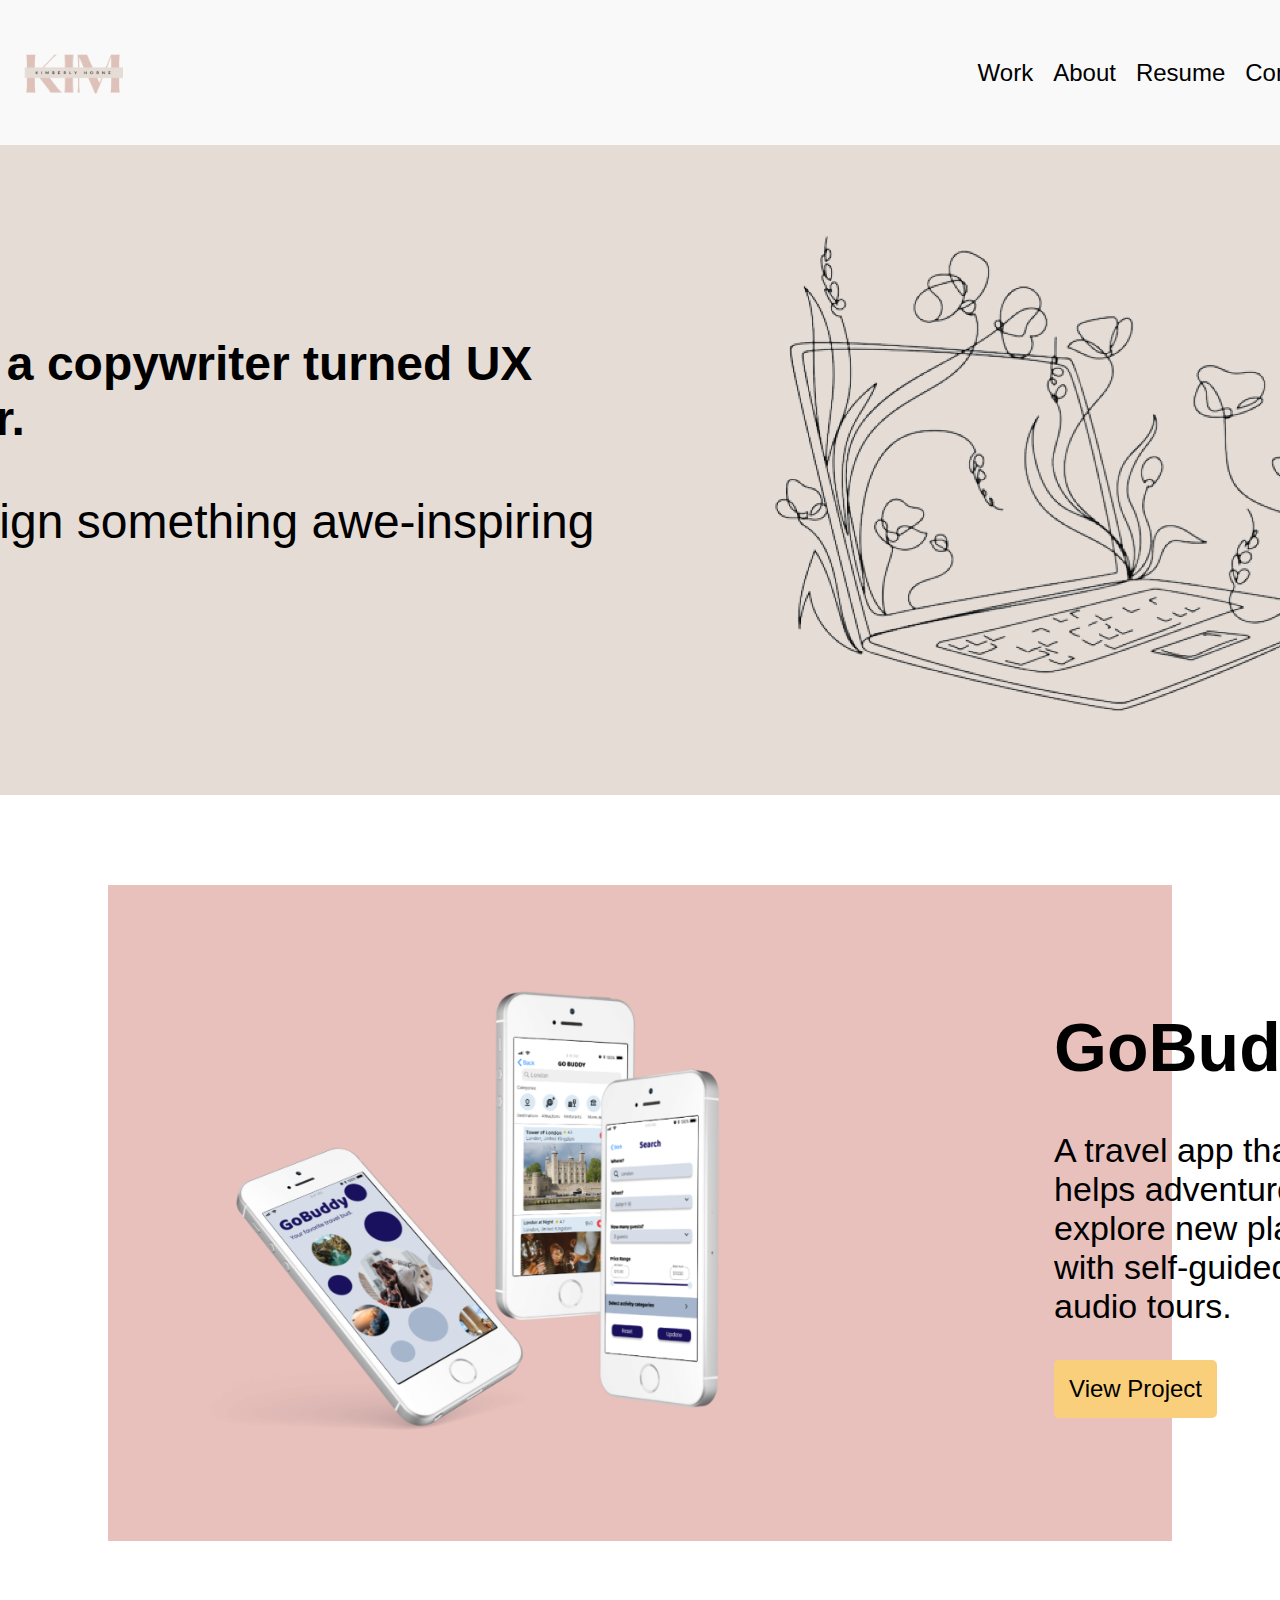
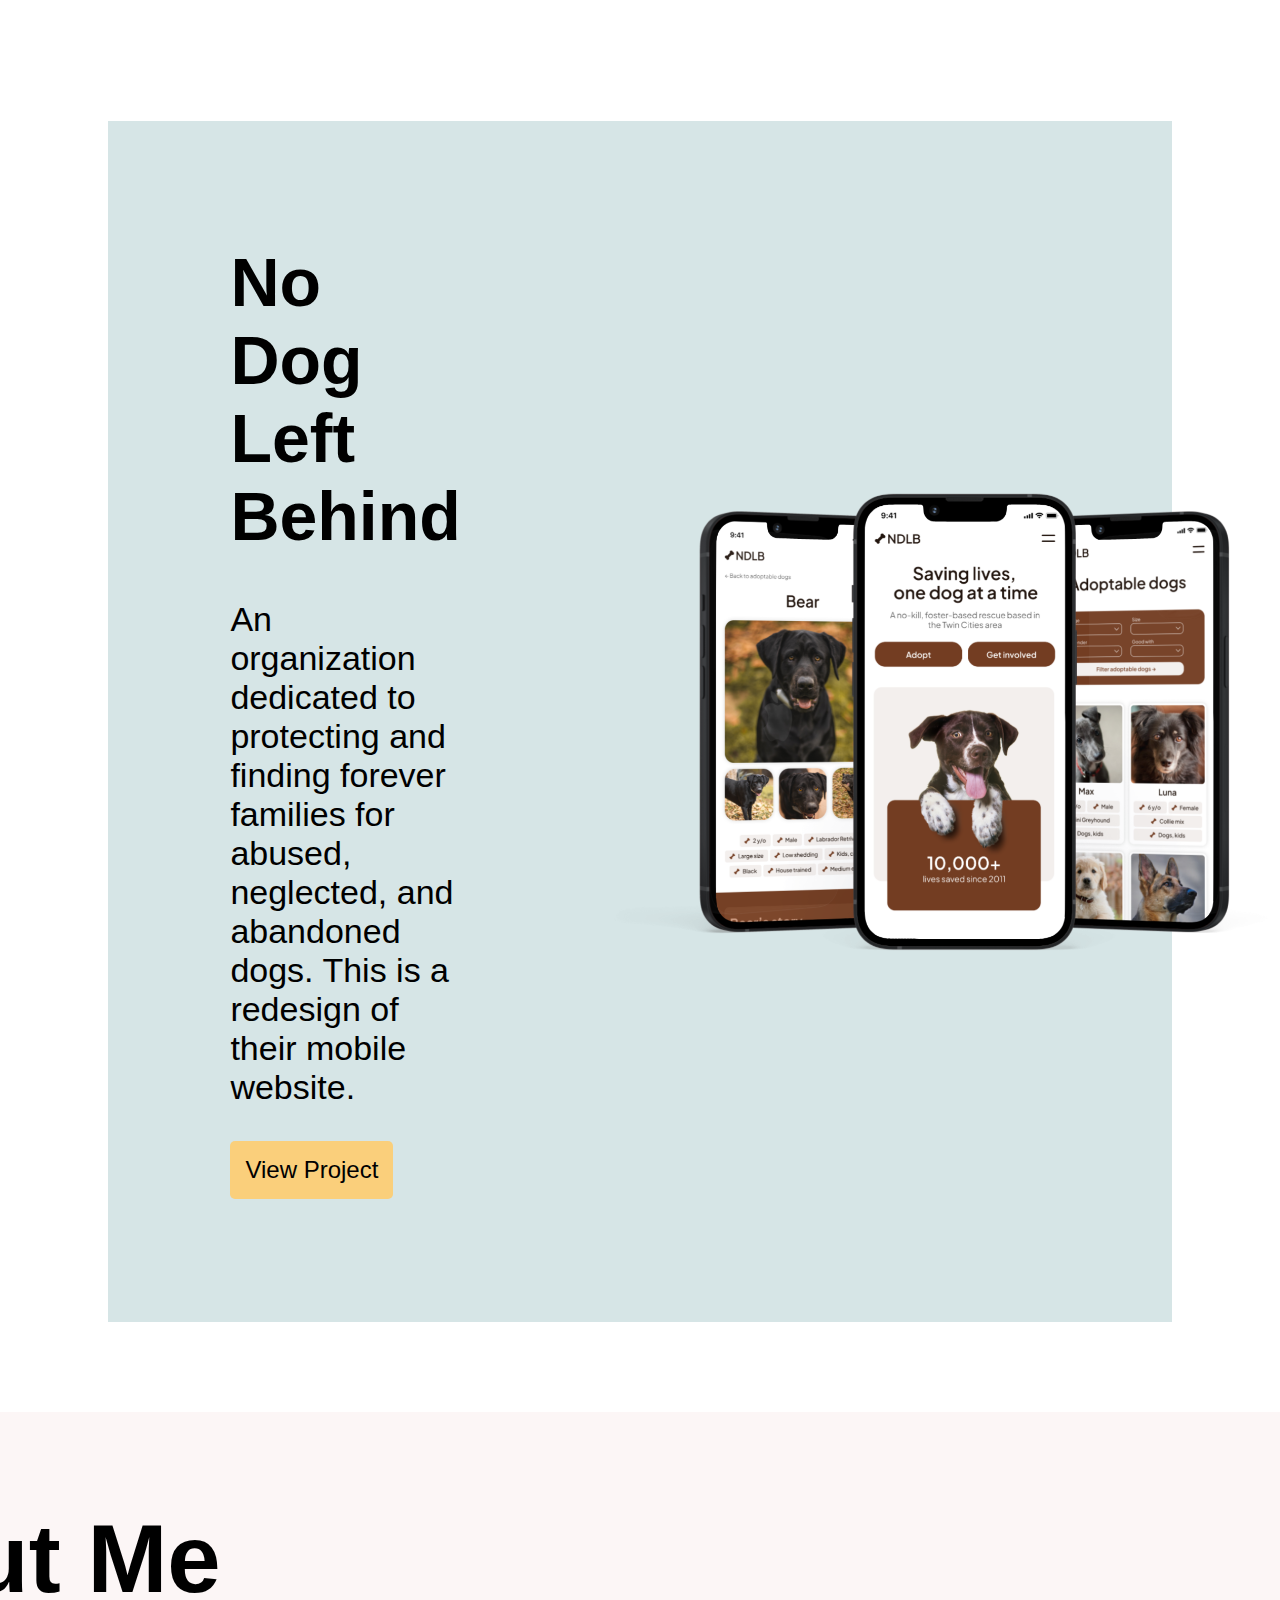
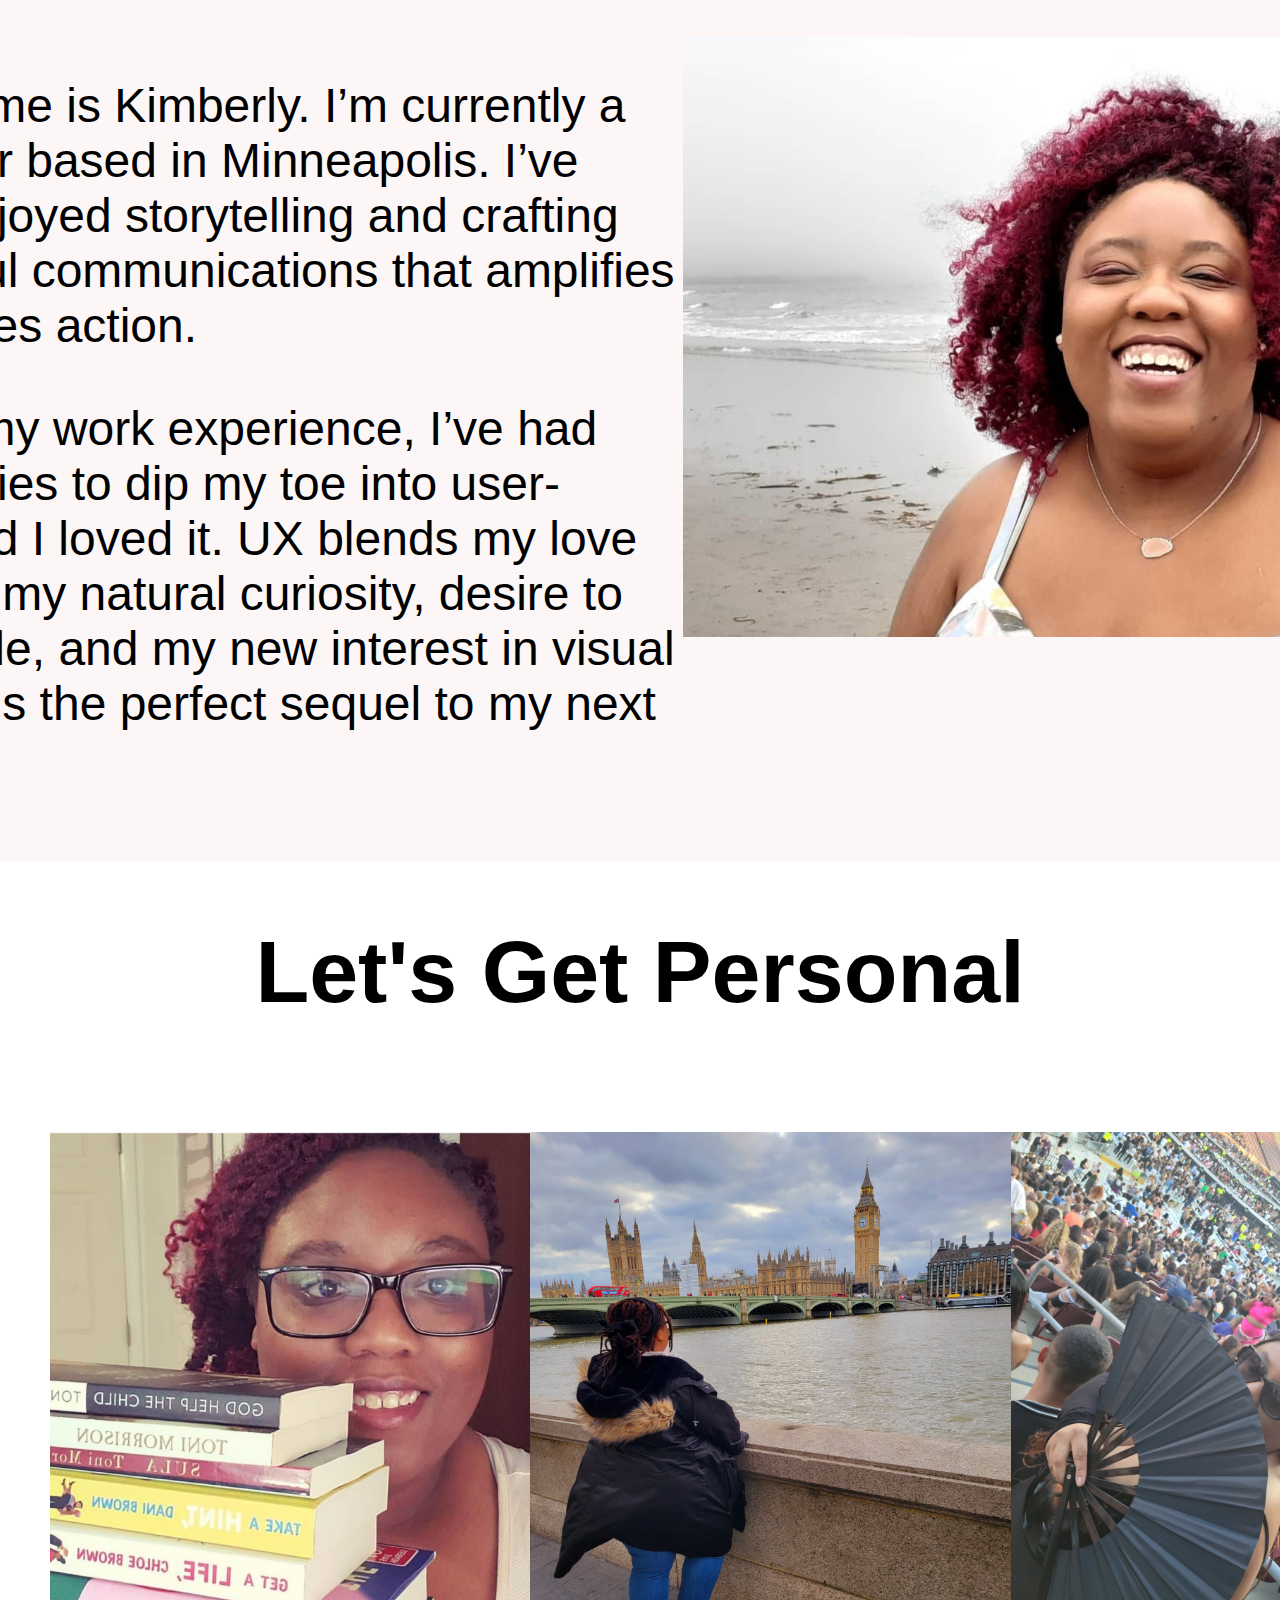
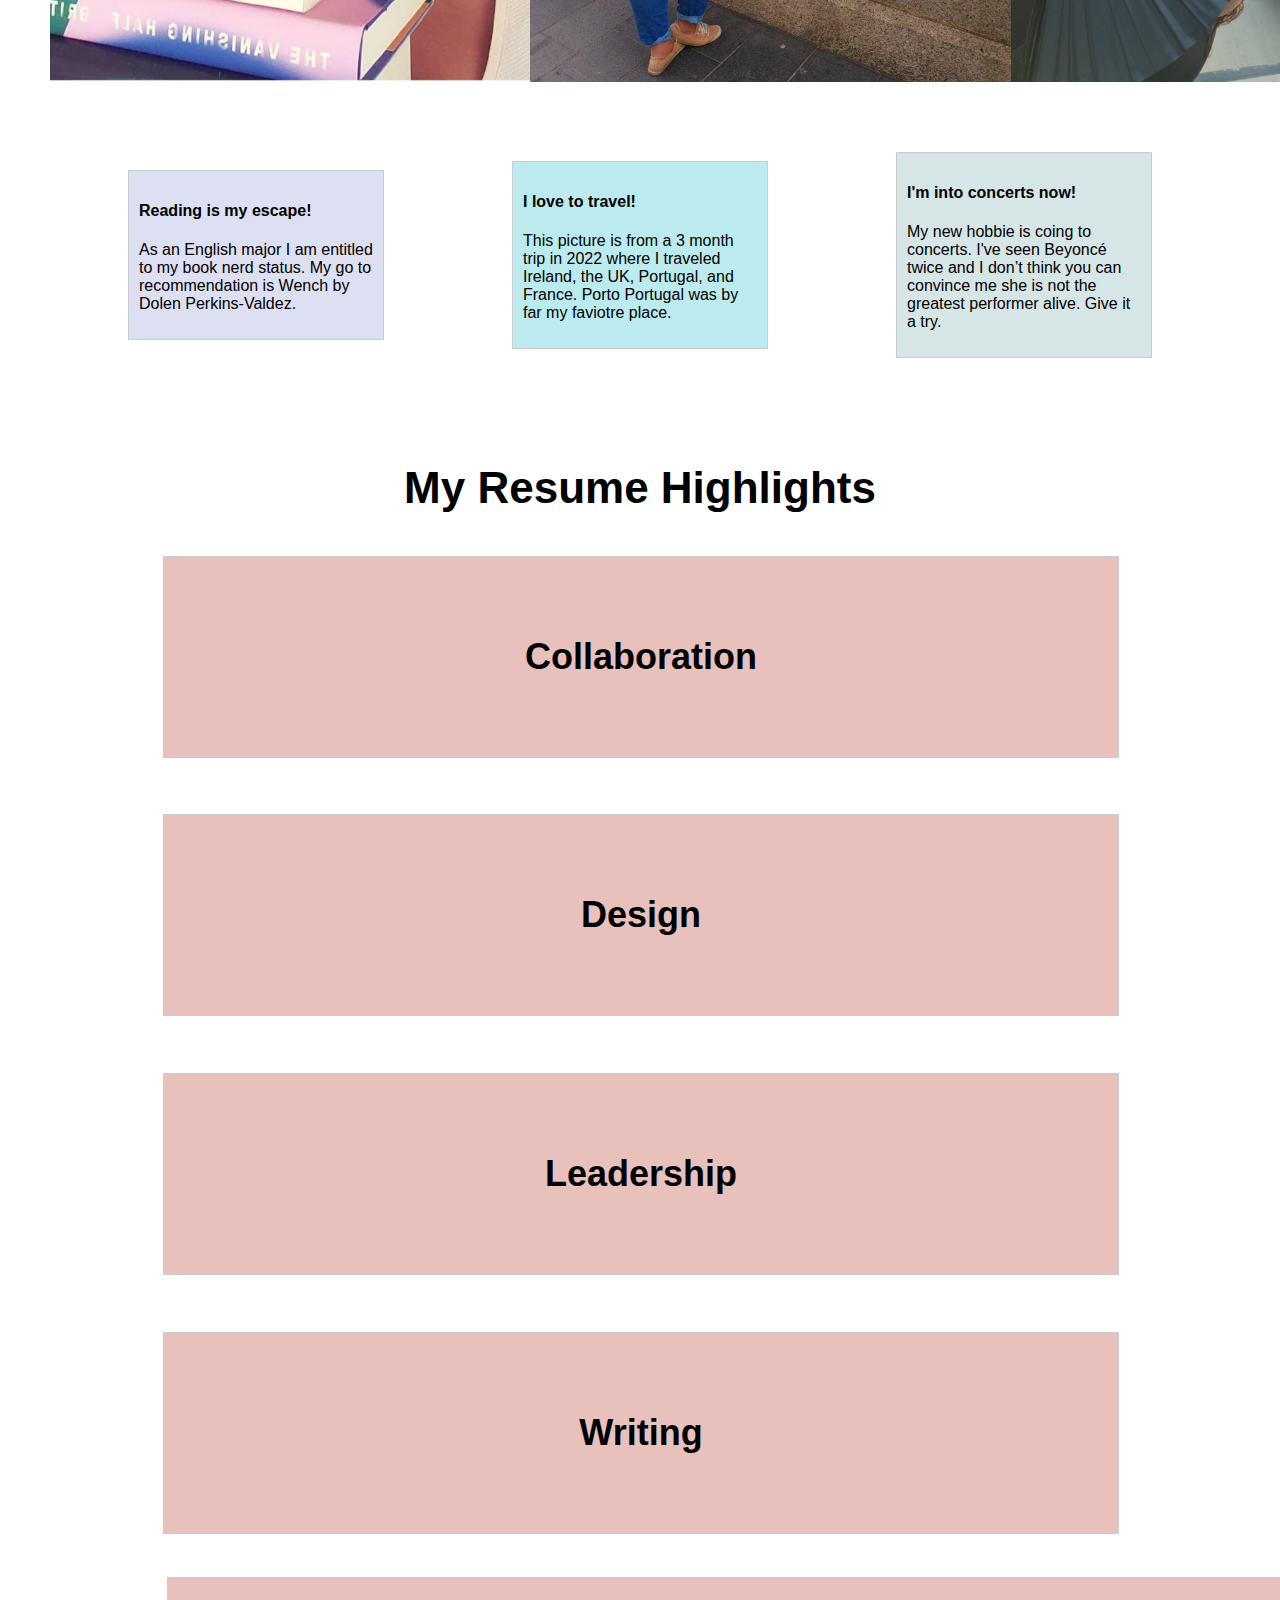
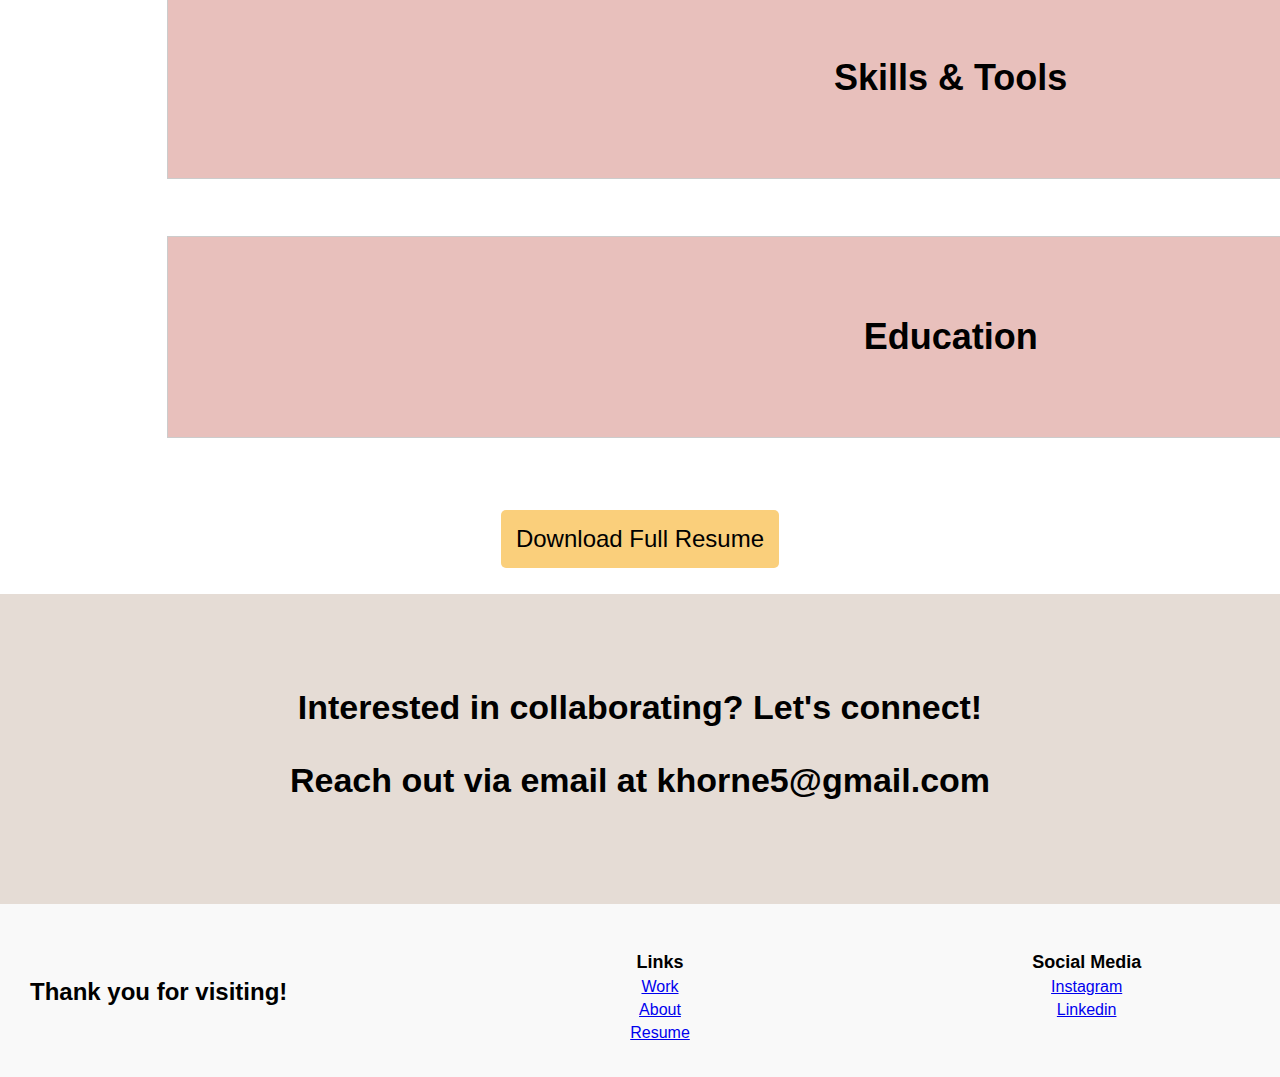
==== index.html @ ec962eb2 "8/14/23 1:40am" ====
<!DOCTYPE html>
<html>
<head>
    <title>Kimberly's Portfolio</title>
    <link rel="stylesheet" href="CSS/style.css">
</head>

<body>
    <header>
        <div class="inline-block logo">
            <img src="images/logo.png">
        </div>
        <nav class="inline-block">
            <ul>
                <li class="inline-block nav-work">Work</li>
                <li class="inline-block nav-about">About</li>
                <li class="inline-block nav-resume">Resume</li>
                <li class="inline-block nav-contact">Contact</li>
            </ul>
        </nav>
    </header>
    

    <section class="heroImg"> 
        <div class="contentcontainer">
            
            <div class="content">
                <p> <strong> I'm Kim, a copywriter turned UX Designer.</strong></p>
                <p> Let's design something awe-inspiring together.</p>  
            </div>
        </div>

        <img src="images/laptophome.png" style="height: 600px;">

    </section>

    <section class="mywork1" id="work" class="mywork1">
        <div class="work-container pink-background">
            <div class="work-image">
                <img src="images/GoBuddymockhome.png" style="height: 600px;">
            </div>
            <div class="work-text">
                <h1>GoBuddy</h1>
                <p>A travel app that helps adventurers explore new places with self-guided audio tours.</p>
                <button class="button">View Project</button>
            </div>
           
        </div>
    </section>

    <section class="mywork2">
        <div class="work-container blue-background">
            <div class="work-text">
                <h1>No Dog Left Behind</h1>
                <p>An organization dedicated to protecting and finding forever families for abused, neglected, and abandoned dogs. This is a redesign of their mobile website.</p>
                <button class="button">View Project</button>
            </div>
            <div class="work-image">
                <img src="images/NDLBmockhome.png" style="height: 600px;">

            </div>
        </div>
    </section>
 
   
    <section class="aboutoverview" id="about" class="aboutoverview" > 
        <div class="contentabout">
            
            <div class="content">
                <h1> About Me</h1>
                <p> Hi. My name is Kimberly. I’m currently a  Copywriter  based in Minneapolis. I’ve always enjoyed storytelling and crafting meaningful communications that  amplifies and inspires action. </p>
           <p> Through my work experience, I’ve had opportunities to dip my toe into user-design and I loved it.  UX blends my love of writing, my natural curiosity,  desire to help people, and my new interest in visual design. It is the perfect sequel to my next chapter.</p>
                      
            </div>
        </div>

        <img src="images/beach.jpg" style="height: 600px;">

    </section>
   
    <section class="letsgetpersonal">
         <h1> Let's Get Personal</h1>
    </section>
<section>
    <div class="photo-container">
    <img src="images/reading.png" style="height: 550px;">
    <img src="images/travel.png" style="height: 550px;">
    <img src="images/concert.png" style="height: 550px;">
  </div>
</section>

<section> 
<div class="text-container">
    <div class="text-box1"> <h4>Reading is my escape! </h4> <p> As an English major I am entitled to my book nerd status.  My go to recommendation is Wench by Dolen Perkins-Valdez.</p> </div>
    <div class="text-box2"> <h4> I love to travel! </h4> <p> This picture is from a 3 month trip in 2022 where I traveled Ireland, the UK, Portugal, and France. Porto Portugal was by far my faviotre place.</p> </div>
    <div class="text-box3"> <h4> I'm into concerts now! </h4> <p>My new hobbie is coing to concerts.  I've seen Beyoncé twice and I don’t think you can convince me she is not the greatest performer alive.  Give it a try. </p></div>
  </div>

</section>

    <section class="resumecenterpage" id="resume" class="resumecenterpage"> <h1 class= "resumehighlighttext">
         My Resume Highlights</h1> </section>
        
        <section> 
         <div class="resume-section">
            <div class="resume-container">
              <div class="resume-item">
                <div class="overlay">
                  <p><strong>Cross-Functional Integration:</strong>
                    Spearheaded collaboration with teams to implement processes, leading stakeholder communication calls and ensuring seamless integration – a crucial skill for working harmoniously with multidisciplinary teams in UX/UI design projects.
                </p>
                  <p><strong>Effective Project Management: </strong> Orchestrated end-to-end execution of content creation projects, including knowledge management, newsletters,  and communication initiatives.
                </p>
                </div> <h2> Collaboration </h2></div>
            </div>

            <div class="resume-container">
              <div class="resume-item">
                <div class="overlay">
                  <p><strong> User-Centered Design:  </strong> 
                    Developed intuitive and user-centric interfaces by conducting user research, creating user personas, and employing journey mapping to ensure seamless and engaging user experiences.
                </p>
                  <p><strong> Usability Testing:</strong>
                    Conducted usability tests to gather valuable user feedback and iteratively refine designs, utilizing tools like User Testing to validate design choices and enhance user satisfaction.
                  </p>
                </div>
            <h2> Design</h2>
              </div>
            </div>


            <div class="resume-container">
              <div class="resume-item">
                <div class="overlay">
                  <p> <strong>User- Centric Leadership:</strong> Lead teams of 25+ frontline agents and developed personalized coaching plans, showcasing a case strong understanding of individual needs and a tailor experience
                </p>
                  <p>
                <strong>Creative Problem solving:</strong> Thrived in a dynamic environment where adapting to challenges was essential, highlighting your flexibility and agility – attributes crucial for brainstorming innovative design solutions.
                  </p>
                </div>
            <h2>Leadership</h2>
              </div>
            </div>


            <div class="resume-container resume">
                <div class="resume-item">
                  <div class="overlay">
                  <p> <strong>Effective Communication:</strong> Managed internal and external communication strategies, demonstrating an aptitude for conveying complex information clearly – a key competency in UX/UI design for presenting designs and rationale to stakeholders.
                  </p>
                  <p><strong>Created engaging content:</strong>Collaborated with cross-functional teams, and maintained consistency, reflecting a deep understanding of content strategy that is essential in guiding user journeys and interactions.
                    </p>
                </div>
                <div><h2>Writing</h2>
              </div>
            </div>  
              
        
            <div class="resume-container2">
                <div class="resume-item">
                  <div class="overlay">
                    <p> <strong> Tools:</strong> Figma, Invasion, Miro, GitHub, Bootstrap, Slack, Box, Microsoft Office (Outlook, Word, Excel, Teams, OneDrive, Powerpoint, Publisher, Sharepoint), Web Content Management System , and Google (Slides, forms, Docs, Sheets, Drive).</p>
                    <p> <strong> Skills:</strong> User interviews,  user testing, wire-framing, prototyping,  story-boarding, agile, project management, interaction design, research, visual communication, information architecture, uer flows,  website and mobile design.
                    </p>
                  </div>
                <h2>Skills & Tools</h2>
                </div>
              </div>
            
            <div class="resume-container2">
                <div class="resume-item">
                  <div class="overlay">
                 <p> <strong>University of Minnesota:</strong>UX/ UI Design Certification </p>
                    <p><strong>Kent State University:</strong> Bachelors of the Arts in  English and a minor in writing.
                        </p>
                </div>
                <div><h2>Education</h2>
              </div>
            </div>  

        </section>

        <div class="button-container">
            <a href="images/Resumeportfolio.pdf" download="Resumeportfolio.pdf">
                <button class="button" id="downloadButton">Download Full Resume</button>
            </a>
        </div>
        

<section class="contact contact h1 contact p" >
    <div> <h1> Interested in collaborating? Let's connect!</h1> 
 <p><strong>Reach out via email at khorne5@gmail.com </strong>
</section>

        <footer>
            <div class="footer">
                <div class="footer-section social">
                    <h3>Social Media</h3>
                    <ul>
                        <li><a href="https://www.instagram.com/kimberlysbooklist/" > Instagram</a></li>
                        <li><a href="https://www.linkedin.com/in/kimberlyhorne/">  Linkedin </a></li>
                    </ul>
                    
                </div>
        
                <div class="footer-section links">
                    <h3>Links</h3>
                    <ul>
                        <li><a href="#work">Work</a></li>
                        <li><a href="#about">About</a></li>
                        <li><a href="#resume">Resume</a></li>
                    </ul>
                </div>
            
                <div class="footer-section thank-you">
                 <h2> <p>Thank you for visiting!</p></h2>
                </div>
            </div>
        </footer>  
    
  </body>                      
<script src="js/index.js"></script>
</html>
---- CSS/style.css ----
html {
    font-family: Arial, Helvetica, sans-serif
}

body {
    margin: 0;
    padding: 0;
    background-color:white;
}

.inline-block{
    display: inline-block;
    vertical-align: top;
}

/* Navigation style codes */

header {
    background-color: #f9f9f9;
    padding: 10px;
    display: flex;
    justify-content: space-between;
    align-items: center;
}

nav {
    width: 23%;
    padding: 1%;
    color: black;
    display: flex;
    justify-content: flex-end;
    font-size: 24px;
}

ul {
    margin: 0;
    list-style: none;
    padding: 0;
    display: flex;
    align-items: center;
}

li {
    margin: 0 10px;
}

.logo {
    width: 23%;
    padding: 1%;
    text-align: center;
    display: flex;
    align-items: center;
}

.logo img {
    max-height: 100px;
}

/*hero section code*/

.heroImg {
    height: 600px;
    padding: 25px;
    align-items: flex-start;
    background-color: #E5DCD5; 
    display: flex;
    justify-content: center;
    align-items: center;
}

.content {
    width: 900px;
    margin: 0 auto;
    font-size: 48px;
    text-align: left; 
}

/* Work sections */
.mywork1, /*impacts center alignment*/
.mywork2 {
   padding: 50px 0;
    display: flex;
    justify-content: center;
    align-items: center;
    text-align: center;
}

.work-container { /*impacts shape*/
    display: flex;
    width: 100%;
    padding: 20px;
    margin: 40px 0;
}

.work-container.pink-background { /*gobuddy design background*/
    background-color: #E8C0BC; 
    max-width: 80%;
    font-size: 34px;
}

.work-container.blue-background { /*NDLB design background*/
    background-color: #D6E5E6; 
    max-width: 80%;
  
}

.work-text {
    flex: 1;
    padding: 20px;
    text-align:left;
    padding: 10%; 
    font-size: 34px;

}

.work-image {
    flex: 1;
    display: flex;
    justify-content: flex-end;
    align-items: center;
}

.work-image img {
    height: 400px; 
    margin-right: 20px;
}

.work-text h1 {
    margin-top: 0;
}

.contentcontianer {
    display: flex;
    justify-content: center;
    align-items: flex-start;
     flex-direction:column;
}

/*  Button Styling */
.button {
    display: inline-block;
    padding: 15px 15px;
    background-color: #FACF7B;
    color: black;
    border: none;
    border-radius: 5px;
    font-size: 24px;
    cursor: pointer;
    text-align: center;
    text-decoration: none;
}

.button:hover {
    background-color:  #FACF7B;
    transform: scale(1.1);

}

.button:active {
    background-color:#E5DCD5;
    transform: scale (1.1);
}

.button-container {
    display: flex;
    justify-content: center;
    align-items: center;
    height: 10vh; 
padding-bottom: 10px;}


  /*about me overview*/

  .aboutoverview {
    height: 1000px;
    padding: 25px;
    align-items: flex-start;
    display: flex;
    justify-content: center;
    align-items: center;
    background-color: #FCF6F6 ;
}

.contentabout {
    width: 900px;
    margin: 0 auto;
    font-size: 44px;
    text-align: left; 
}
  
  .letsgetpersonal{
    text-align: center;
    font-size: 44px; 
  }
  
  .photo-container {
    display: flex;
    justify-content: space-between;
    align-items: center;
    padding: 20px;
  }
  
  .photo {
    width: 30%;
    max-width: 300px;
    border: 1px solid #ccc;
    box-sizing: border-box;
  }

  .photo-container {
    display: flex;
    justify-content: space-evenly;
    align-items: center;
    padding: 50px;
  }
  
  .photo {
    width: 30%;
    max-width: 300px;
    border: 1px solid #ccc;
    box-sizing: border-box;
  }
  
  .text-container {
    display: flex;
    justify-content: space-evenly;
    align-items: center;
    margin-top: 20px;
    padding-bottom: 75px;
        
  }
  
   .text-box1 {
    width: 20%;
    padding: 10px;
    border: 1px solid #ccc;
    box-sizing: border-box;
    background-color: #DDDFF2;
  }

  .text-box2 {
    width: 20%;
    padding: 10px;
    border: 1px solid #ccc;
    box-sizing: border-box;
    background-color: #BBEBEE;
  }

 .text-box3 {
    width: 20%;
    padding: 10px;
    border: 1px solid #ccc;
    box-sizing: border-box;
    background-color: #D6E5E6;
  }

/*Resume new section*/ 
.resumehighlighttext{
    text-align: center;
    font-size: 44px; 
  }
 
  .resume-container {
    display:flex;
    flex-direction: column;
    max-width: 200vh;
    padding: 10pt;
    margin-left: 150px;
    margin-right: 150px; }
  
    .resume-container2 {
        display:flex;
        flex-direction: column;
        width: 174vh;
        padding: 10pt;
        margin-left: -10px;}


  .resume-item {
    position: relative;
    width: 100%;
    height: 200px;
    border: 1px solid #ccc;
    display: flex;
    justify-content: center;
    align-items: center;
    font-size: 24px;
    cursor: pointer;
    transition: background-color 0.3s, color 0.3s;
    margin-bottom: 30px; 
    background-color: #E8C0BC;
  }
  
  .resume-item:hover {
    background-color: #f0f0f0;
    color: #333;
  }
  
  .resume-item .overlay {
    position: absolute;
    top: 0;
    left: 0;
    width: 100%;
    height: 100%;
    background-color: #FCF6F6;
    display: none;
    flex-direction: column;
    padding: 10px;
    box-sizing: border-box;
    opacity: 0;
    pointer-events: none;
    transition: opacity 0.3s;
  }
  
  .resume-item:hover .overlay {
    display: flex;
    opacity: 1;
  }
  
  .resume-item p {
    text-align: left;
    margin: 5px 0;
    display: none;
  }
  
  .resume-item:hover p {
    display: block;
  }
  
  
  /*contact info*/
  .contact {
    height: 200px;
    padding: 55px;
    align-items: flex-start;
    display: flex;
    justify-content: center;
    align-items: center;
    background-color: #E5DCD5;
}

.contact h1, .contact p {
    font-size: 34px;
    text-align: center;
}


/* Footer */
footer {
    text-align: center;
    background-color: #f9f9f9;
    padding: 20px;
    width: 100%;
}

.footer {
    display: flex;
    justify-content: space-between; 
    align-items: flex-start;
    flex-direction: row-reverse;
}

.footer h2 {
    font-size: 24px;
    margin-bottom: 5px; 
}

.footer p {
    margin-bottom: 5px; 
}

.footer-section {
    flex: 1;
    margin: 10px;
}

.footer-section h3 {
    font-size: 18px;
    margin-bottom: 5px;
}

.footer-section ul {
    list-style: none;
    padding: 0;
}

.footer-section li {
    margin-bottom: 5px; 
}

.footer-section.social ul {
    display: flex;
    flex-direction: column;
    align-items: center;
}

.footer-section.links ul {
    display: flex;
    flex-direction: column;
    align-items: center;
}

.footer-section.thank-you {
    display: flex;
    flex-direction: column ;
    align-items: flex-start;
}


  /*mobile media query*/

@media (max-width: 768px) {
    header {
        padding: 5px; 
    }

    nav {
        width: 100%; 
        justify-content: center; 
    }

    .logo {
        width: 100%; 
        text-align: center;
        margin-bottom: 20px; 
    }

    .logo img {
        max-height: 80px; 
    }

    .heroImg {
        height: auto; 
    }

    .content {
        width: 100%; 
        font-size: 24px; 
        text-align: center; 
        padding: 10px; 
    }

    .work-container {
        flex-direction: column;
    }

    .work-text {
        font-size: 18px;
    }

    .box {
        font-size: 18px;
    }

    .aboutmebox {
        font-size: 18px;
    }

    .footer h2,
    .footer p {
        font-size: 18px;
    }
}
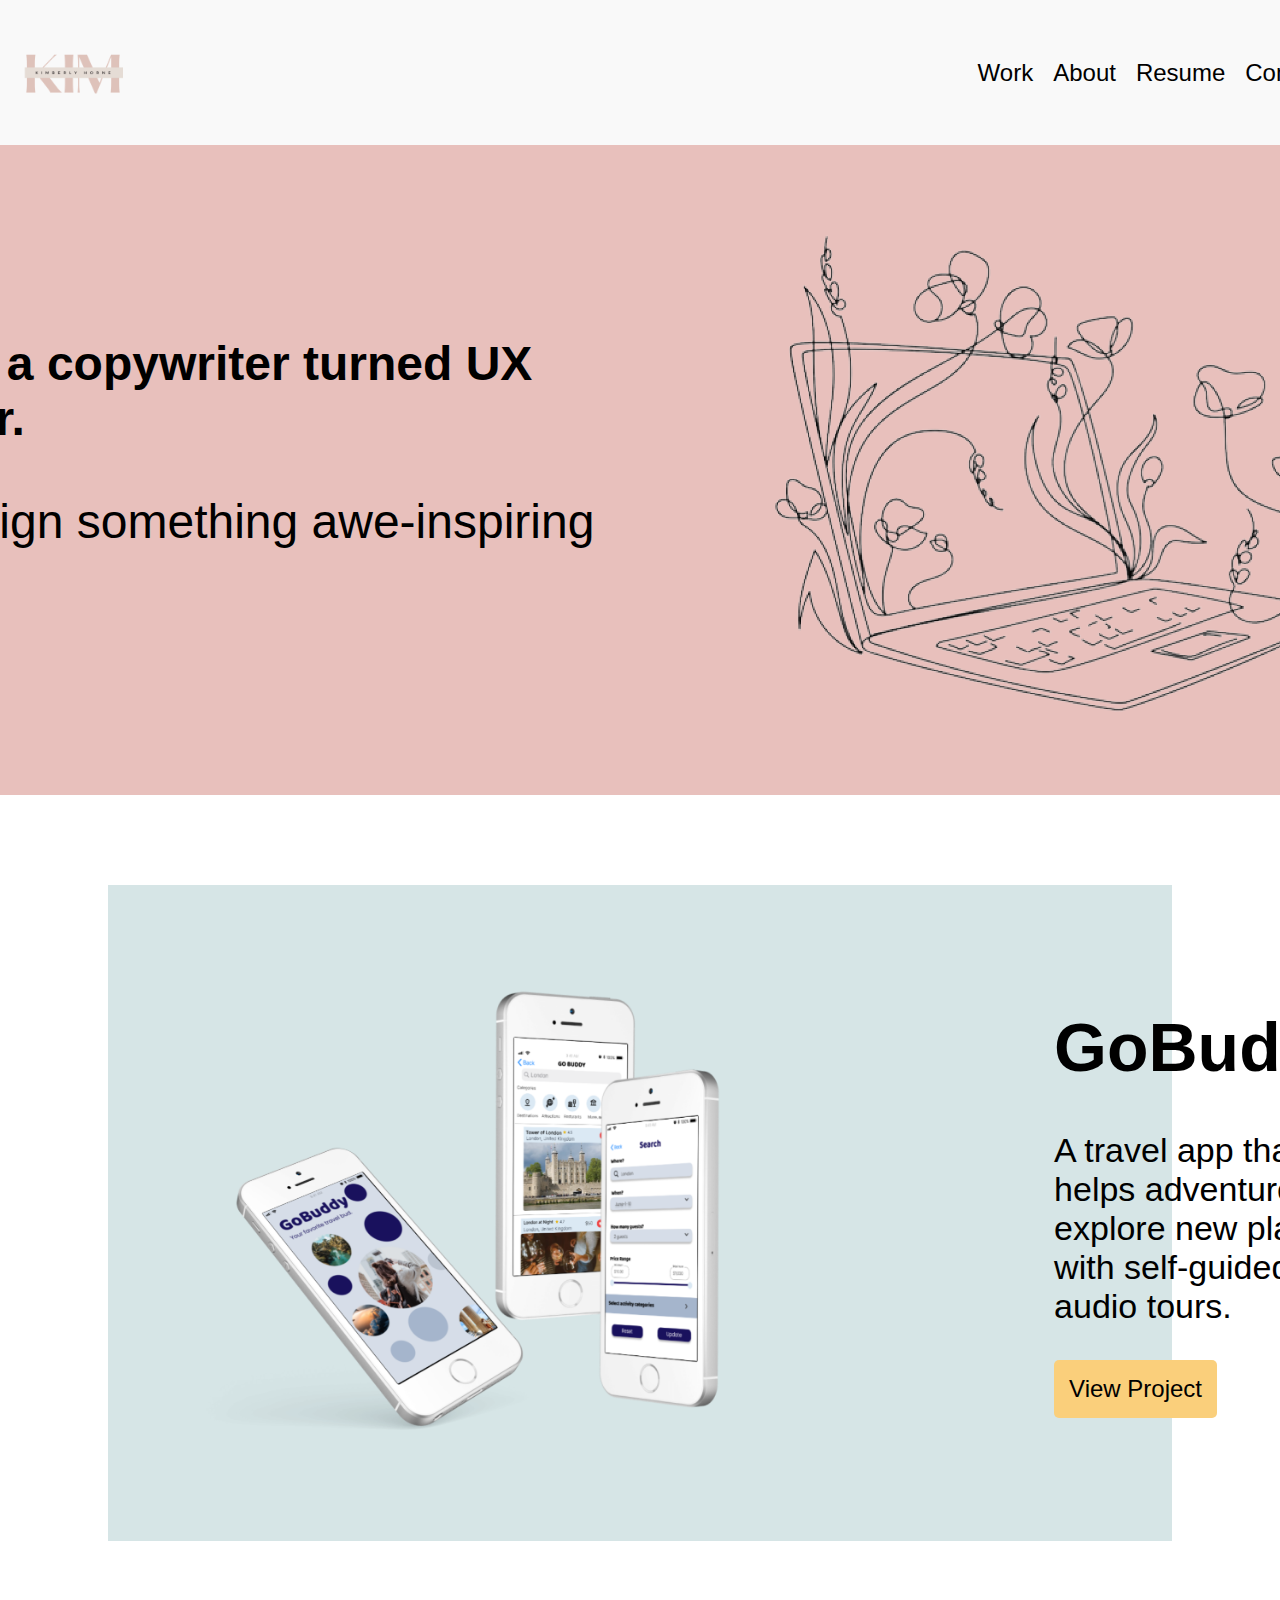
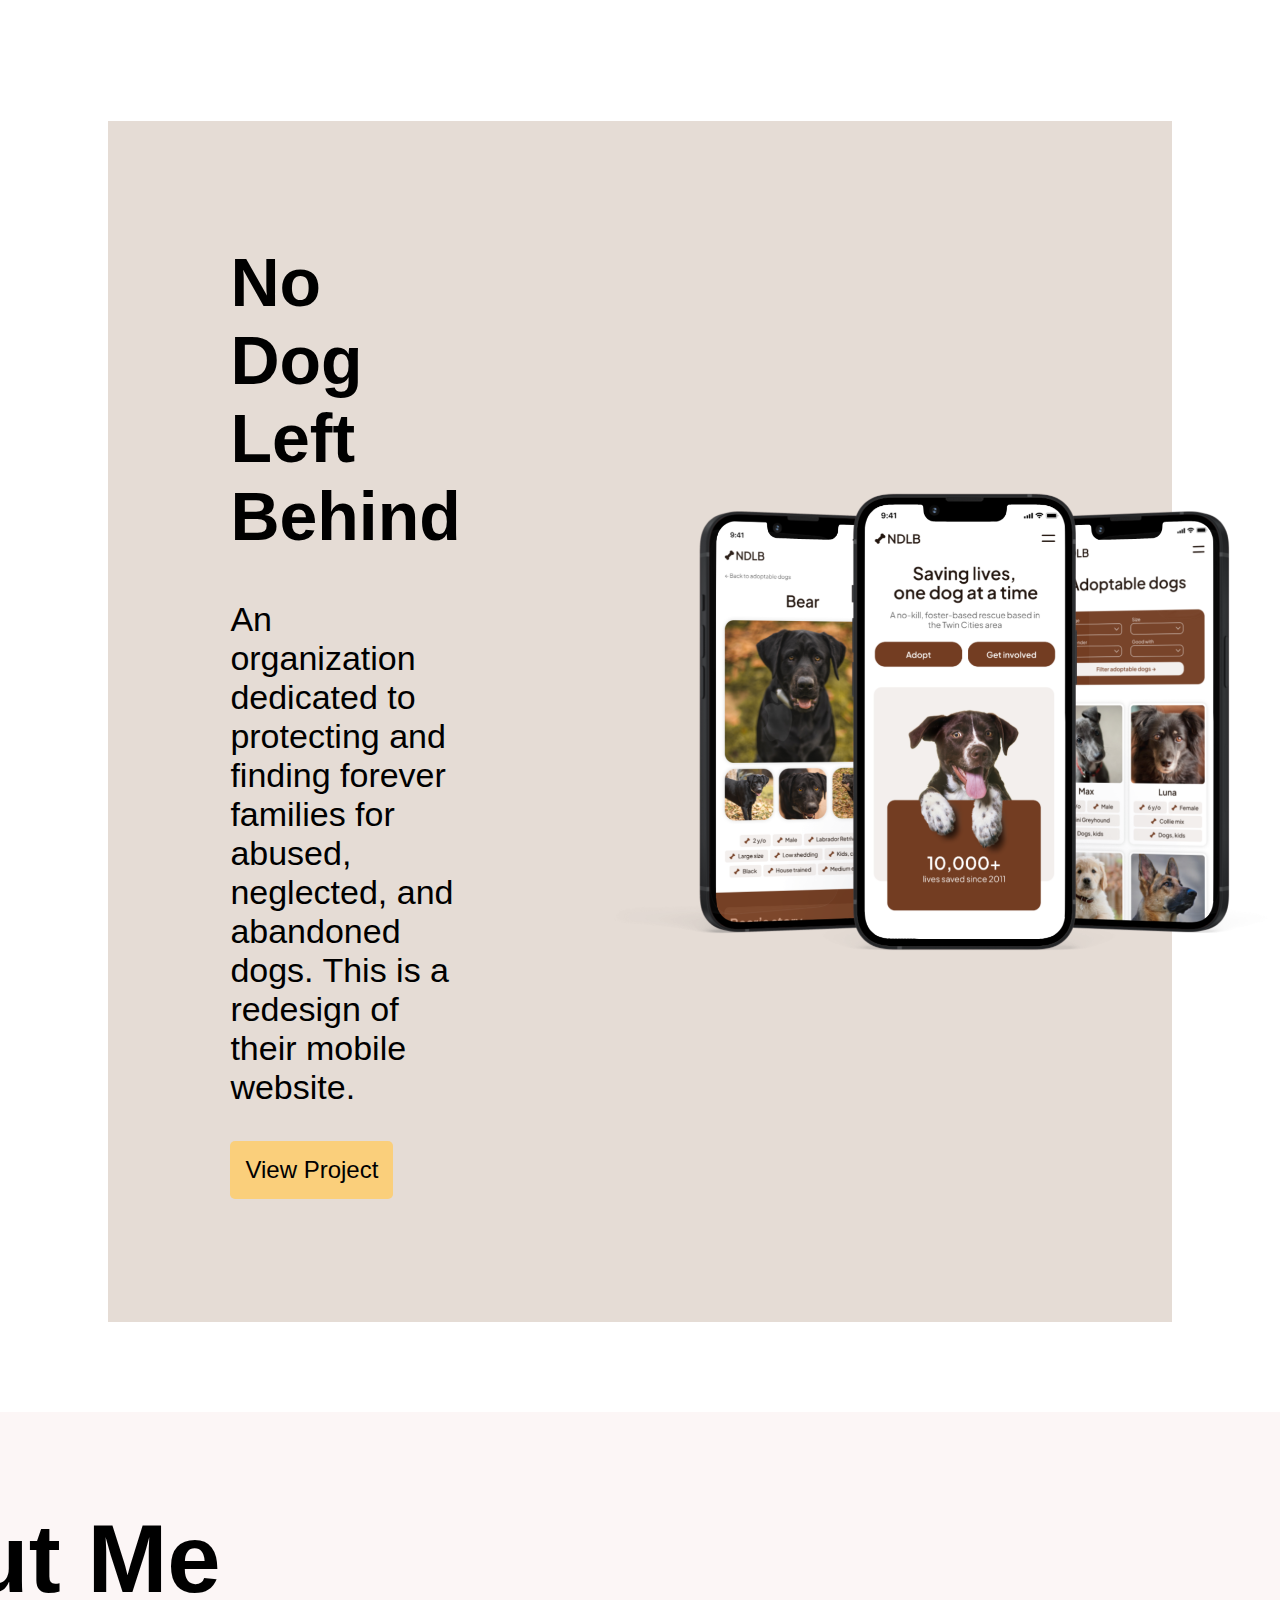
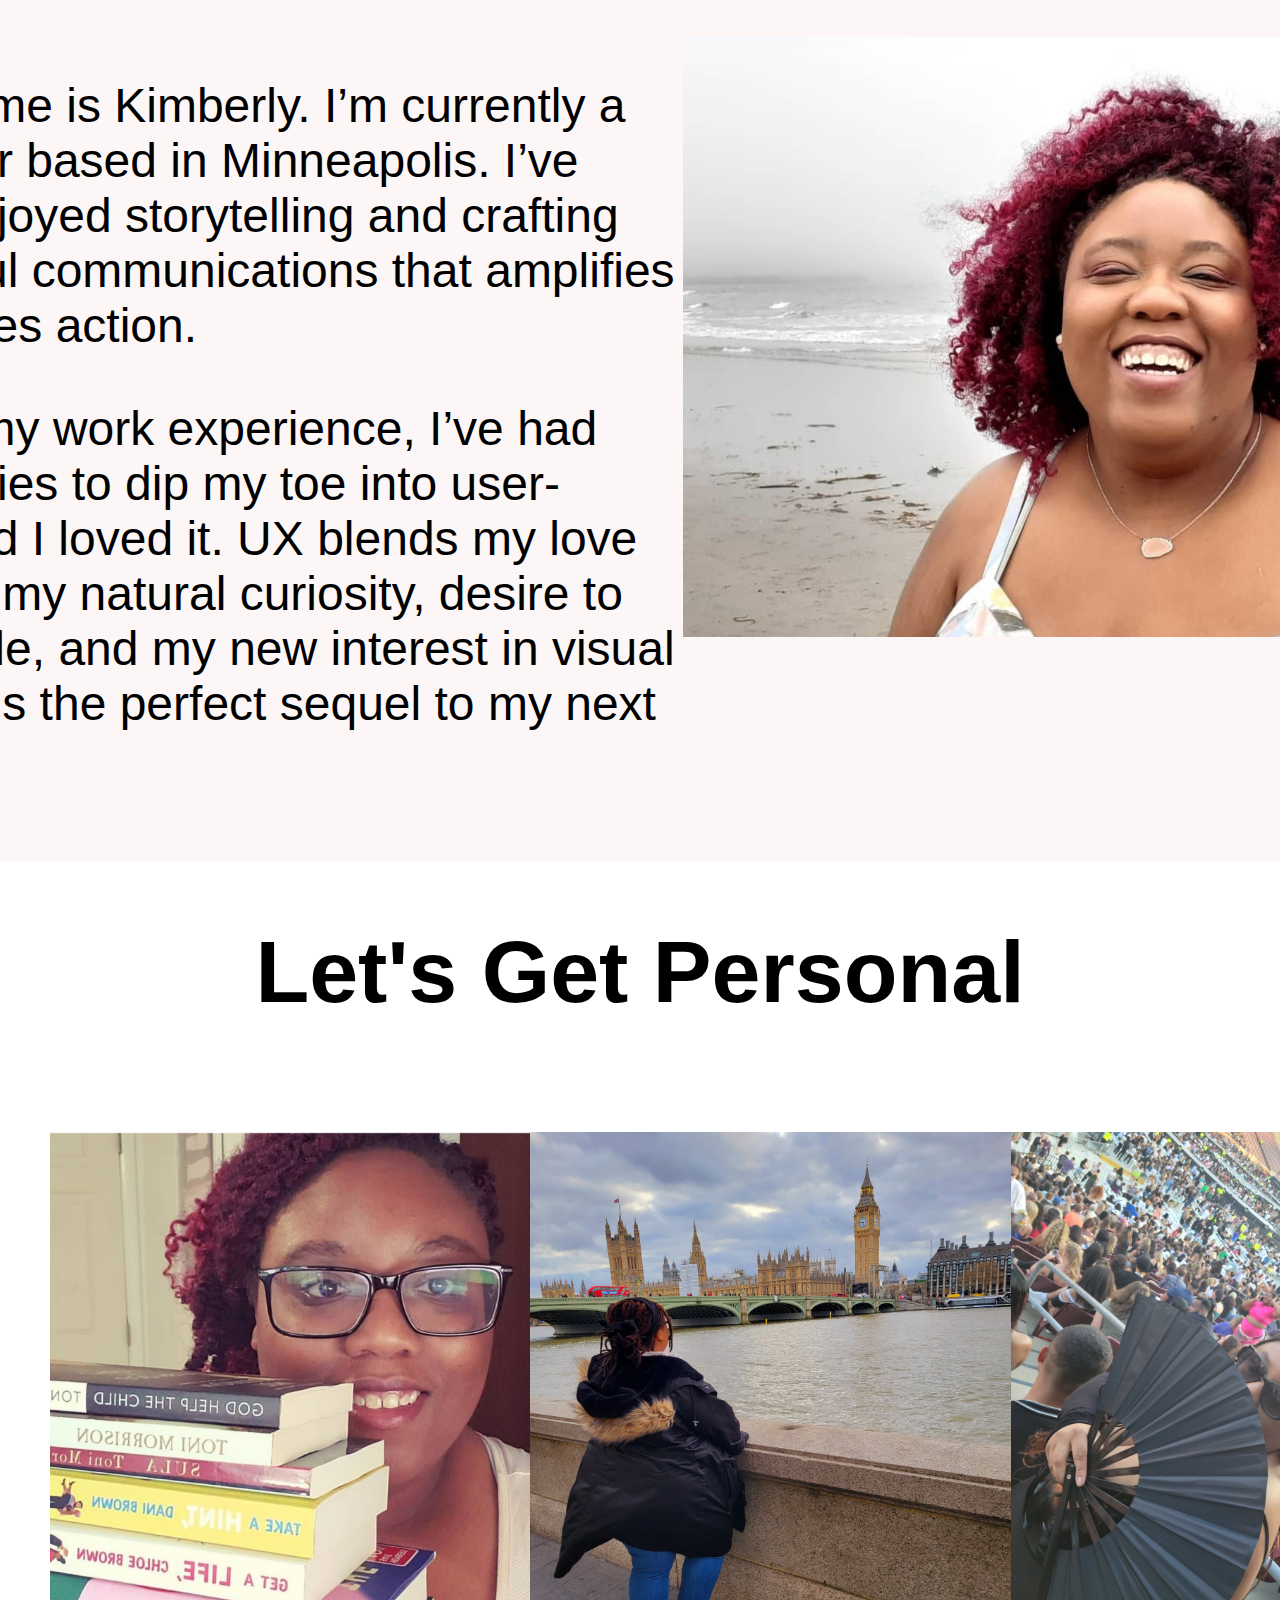
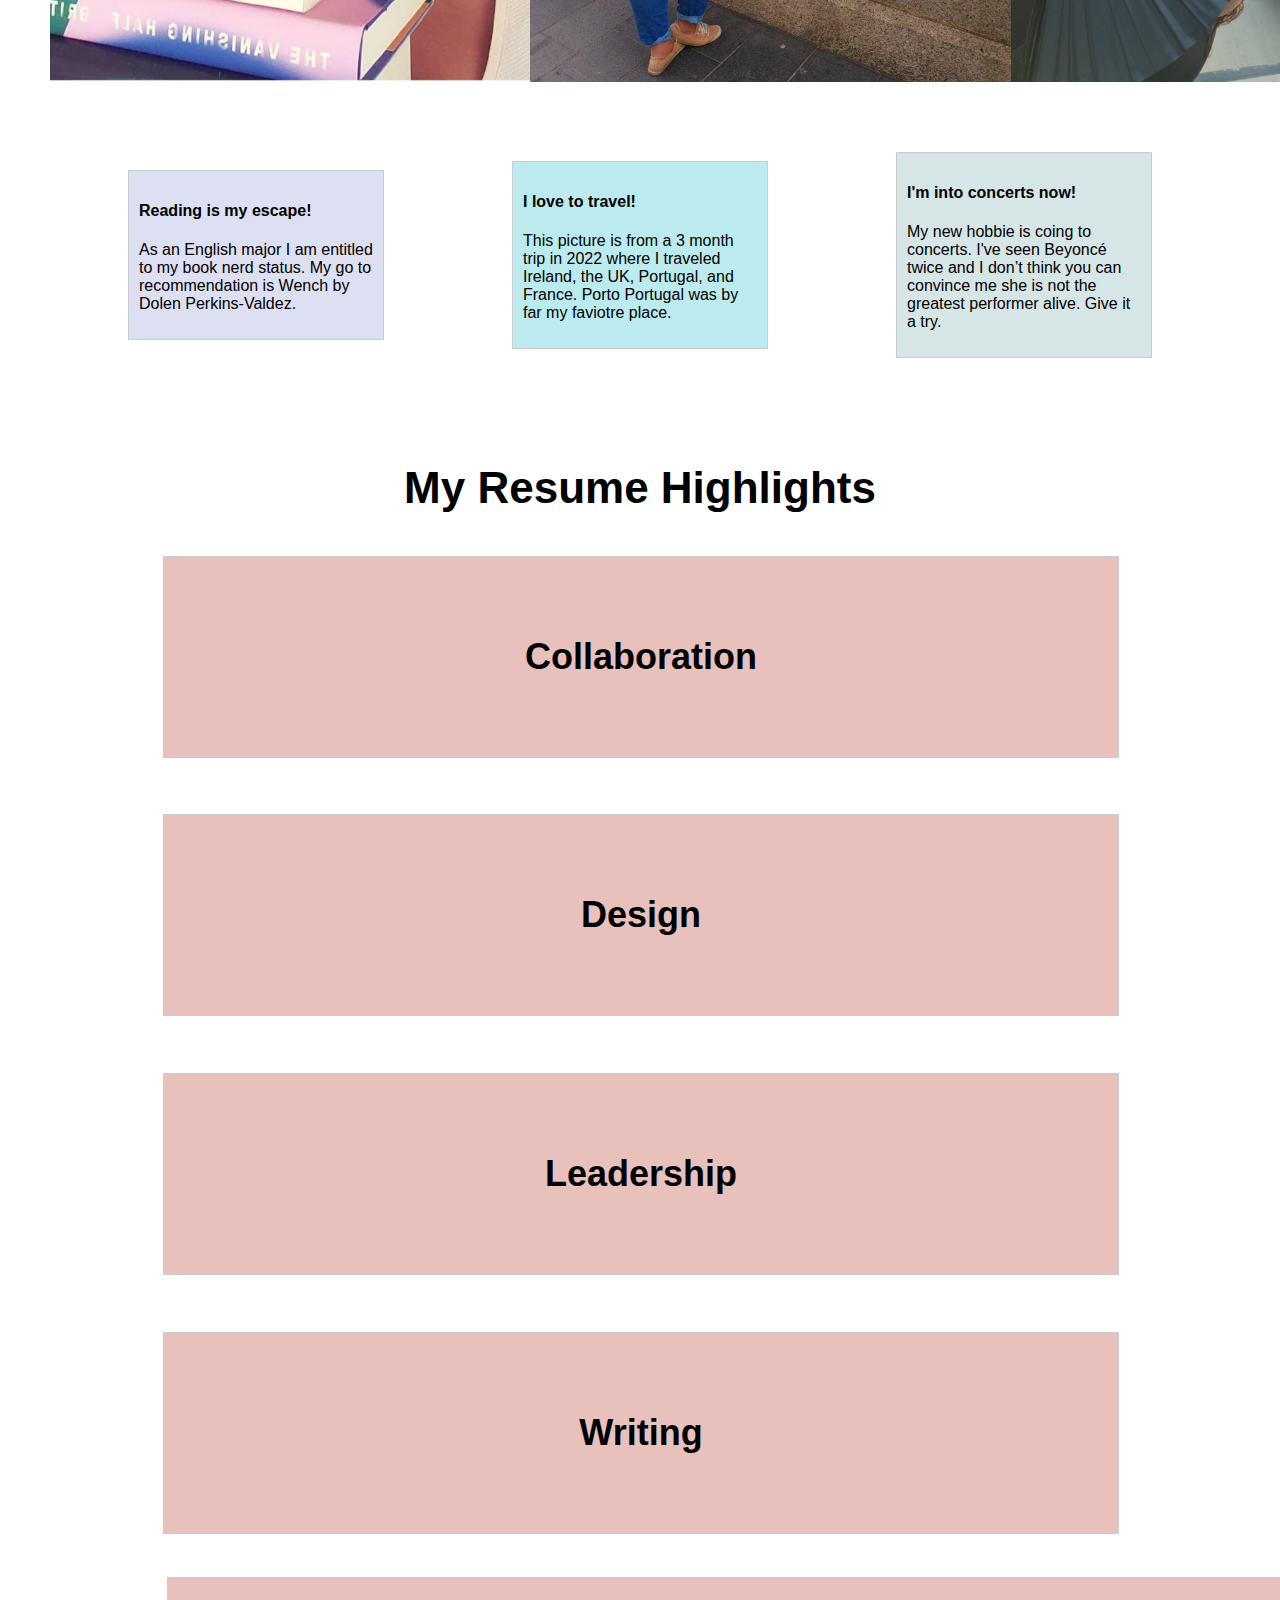
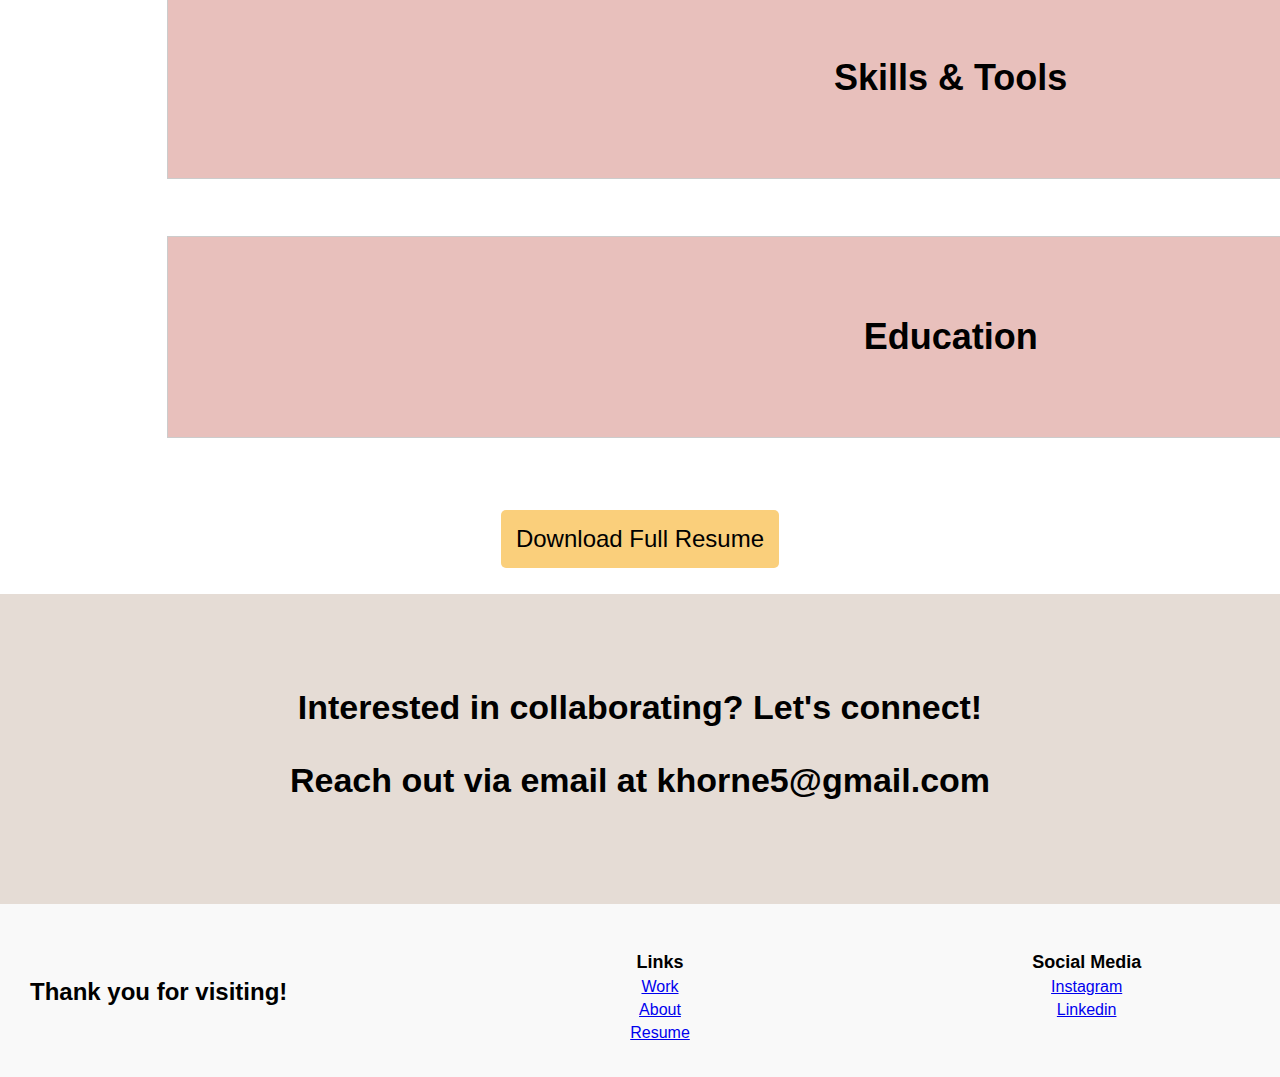
==== commit 4fdb4e44: "8/14/23 2:41PM" ====
--- a/index.html
+++ b/index.html
@@ -35,7 +35,7 @@
     </section>
 
     <section class="mywork1" id="work" class="mywork1">
-        <div class="work-container pink-background">
+        <div class="work-container Go-background">
             <div class="work-image">
                 <img src="images/GoBuddymockhome.png" style="height: 600px;">
             </div>
@@ -49,7 +49,7 @@
     </section>
 
     <section class="mywork2">
-        <div class="work-container blue-background">
+        <div class="work-container NDLB-background">
             <div class="work-text">
                 <h1>No Dog Left Behind</h1>
                 <p>An organization dedicated to protecting and finding forever families for abused, neglected, and abandoned dogs. This is a redesign of their mobile website.</p>
--- a/CSS/style.css
+++ b/CSS/style.css
@@ -62,7 +62,7 @@
     height: 600px;
     padding: 25px;
     align-items: flex-start;
-    background-color: #E5DCD5; 
+    background-color: #E8C0BC; 
     display: flex;
     justify-content: center;
     align-items: center;
@@ -92,14 +92,14 @@
     margin: 40px 0;
 }
 
-.work-container.pink-background { /*gobuddy design background*/
-    background-color: #E8C0BC; 
+.work-container.Go-background { /*gobuddy design background*/
+    background-color: #D6E5E6; 
     max-width: 80%;
     font-size: 34px;
 }
 
-.work-container.blue-background { /*NDLB design background*/
-    background-color: #D6E5E6; 
+.work-container.NDLB-background { /*NDLB design background*/
+    background-color: #E5DCD5; 
     max-width: 80%;
   
 }
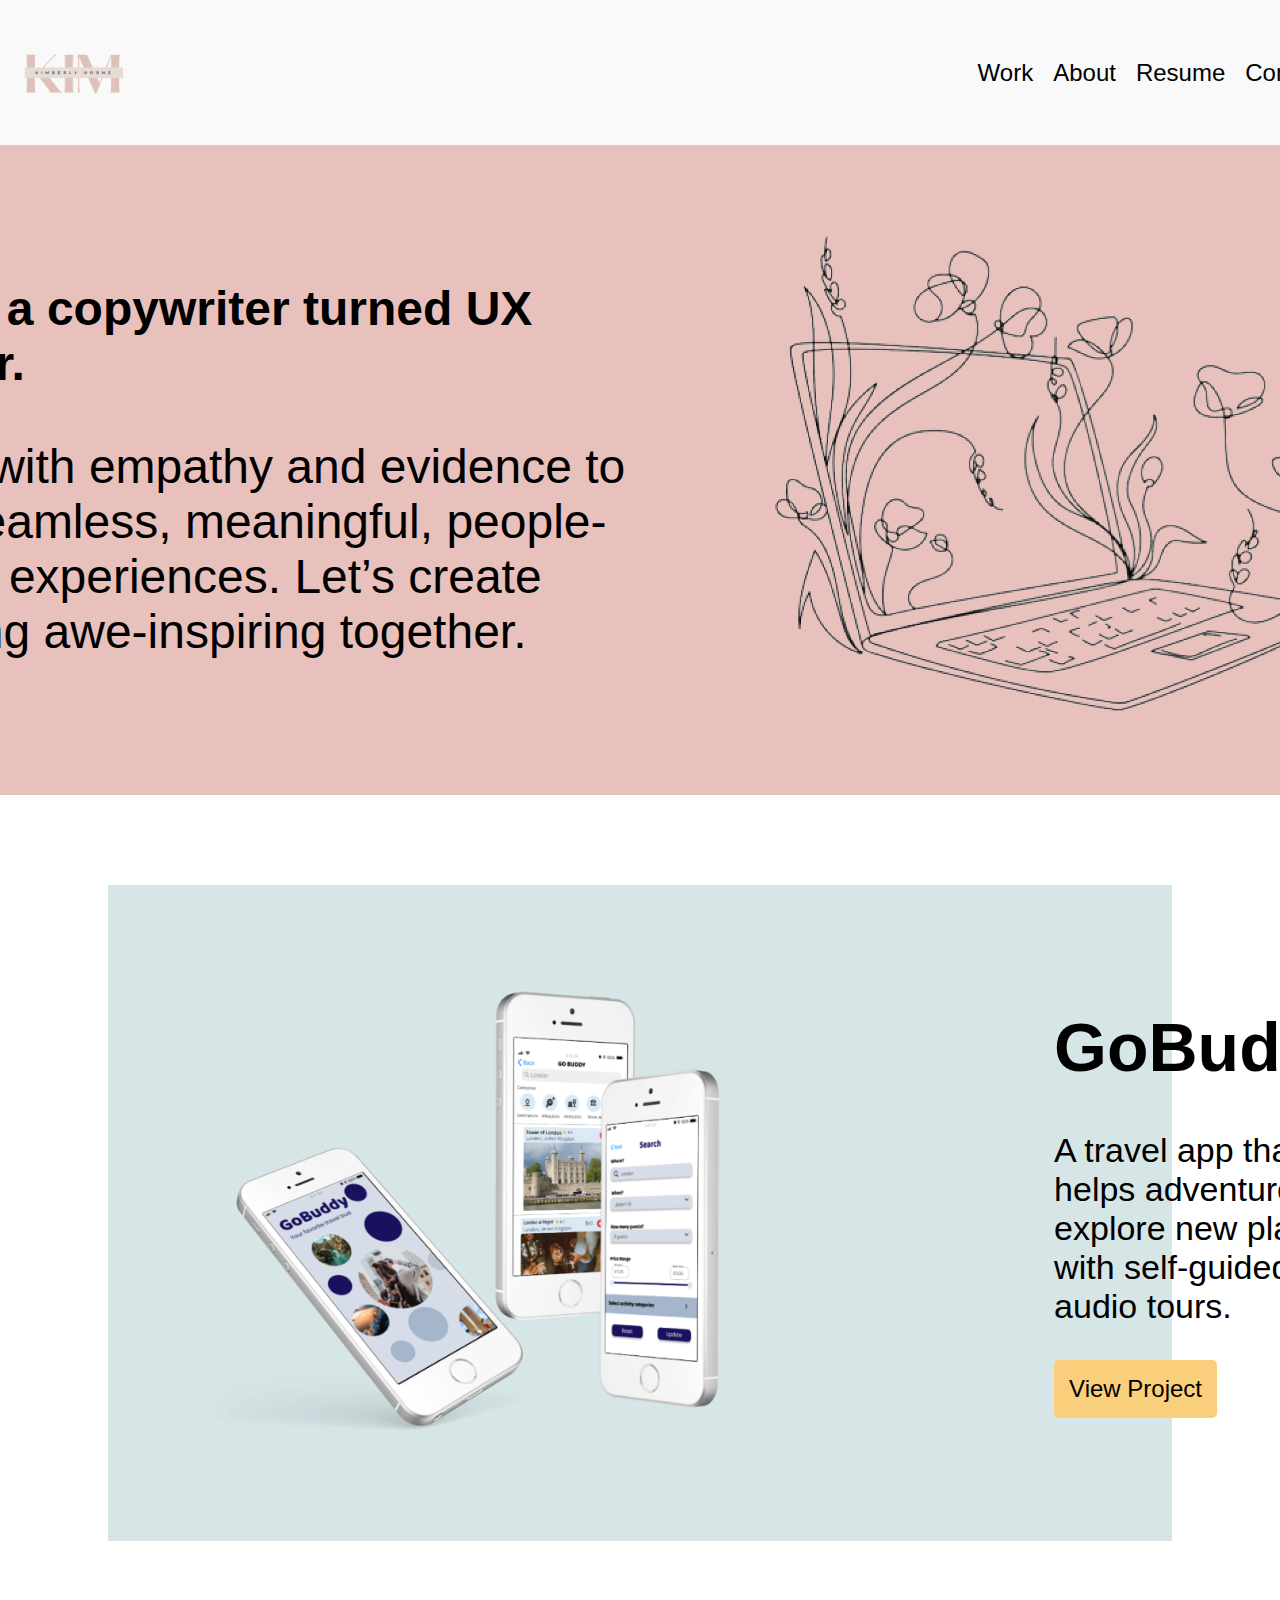
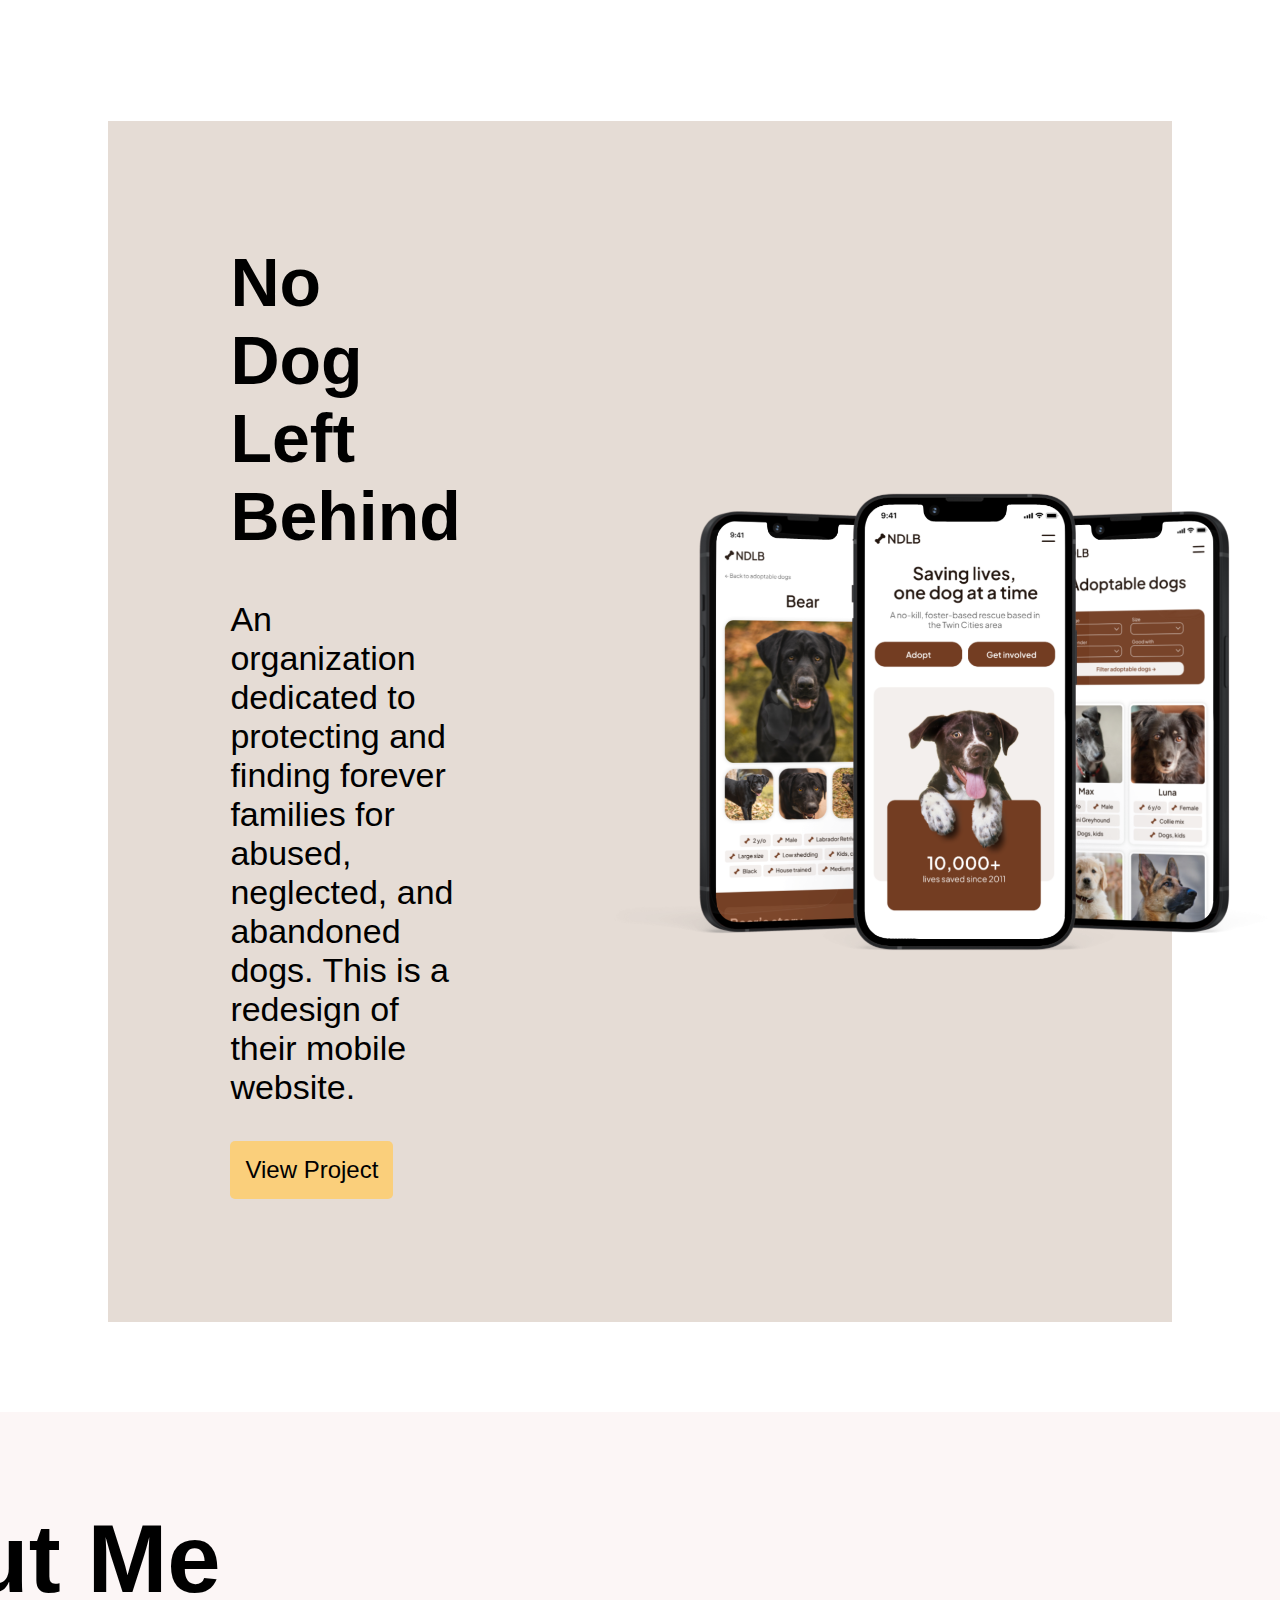
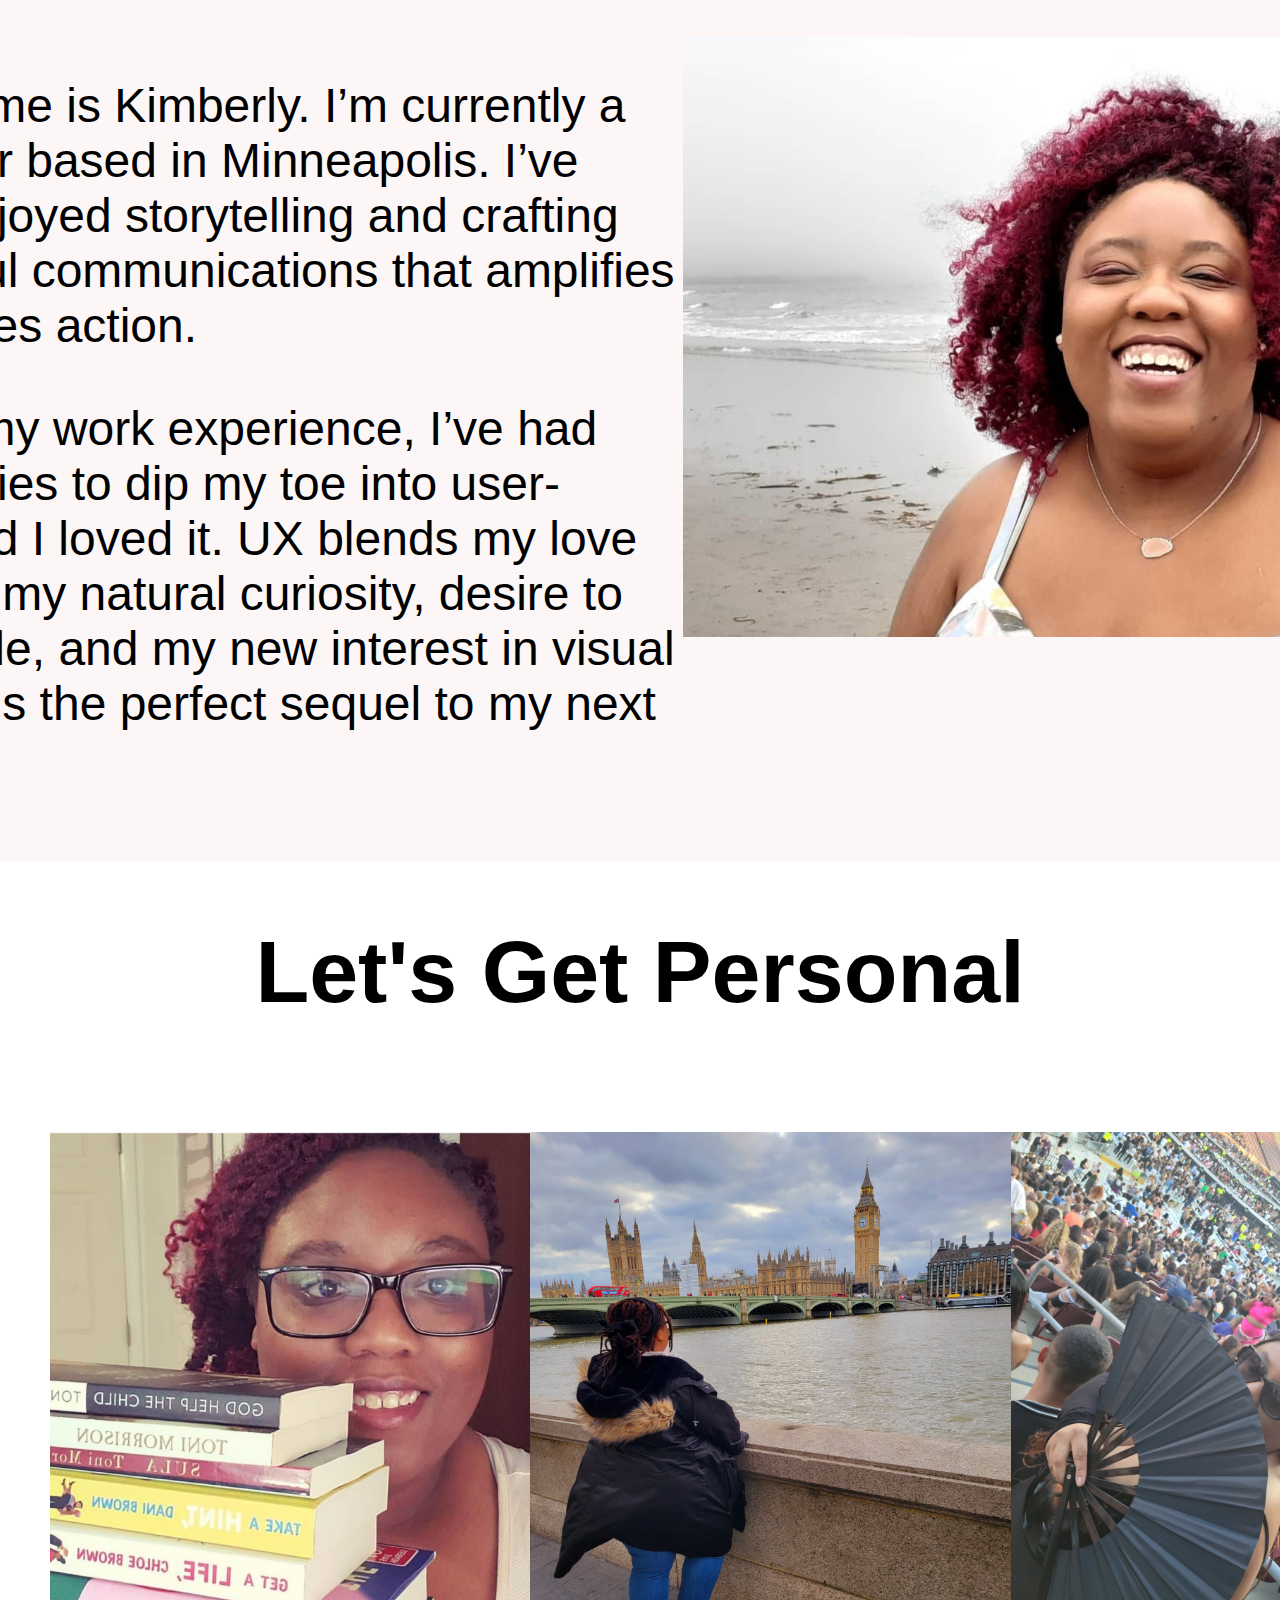
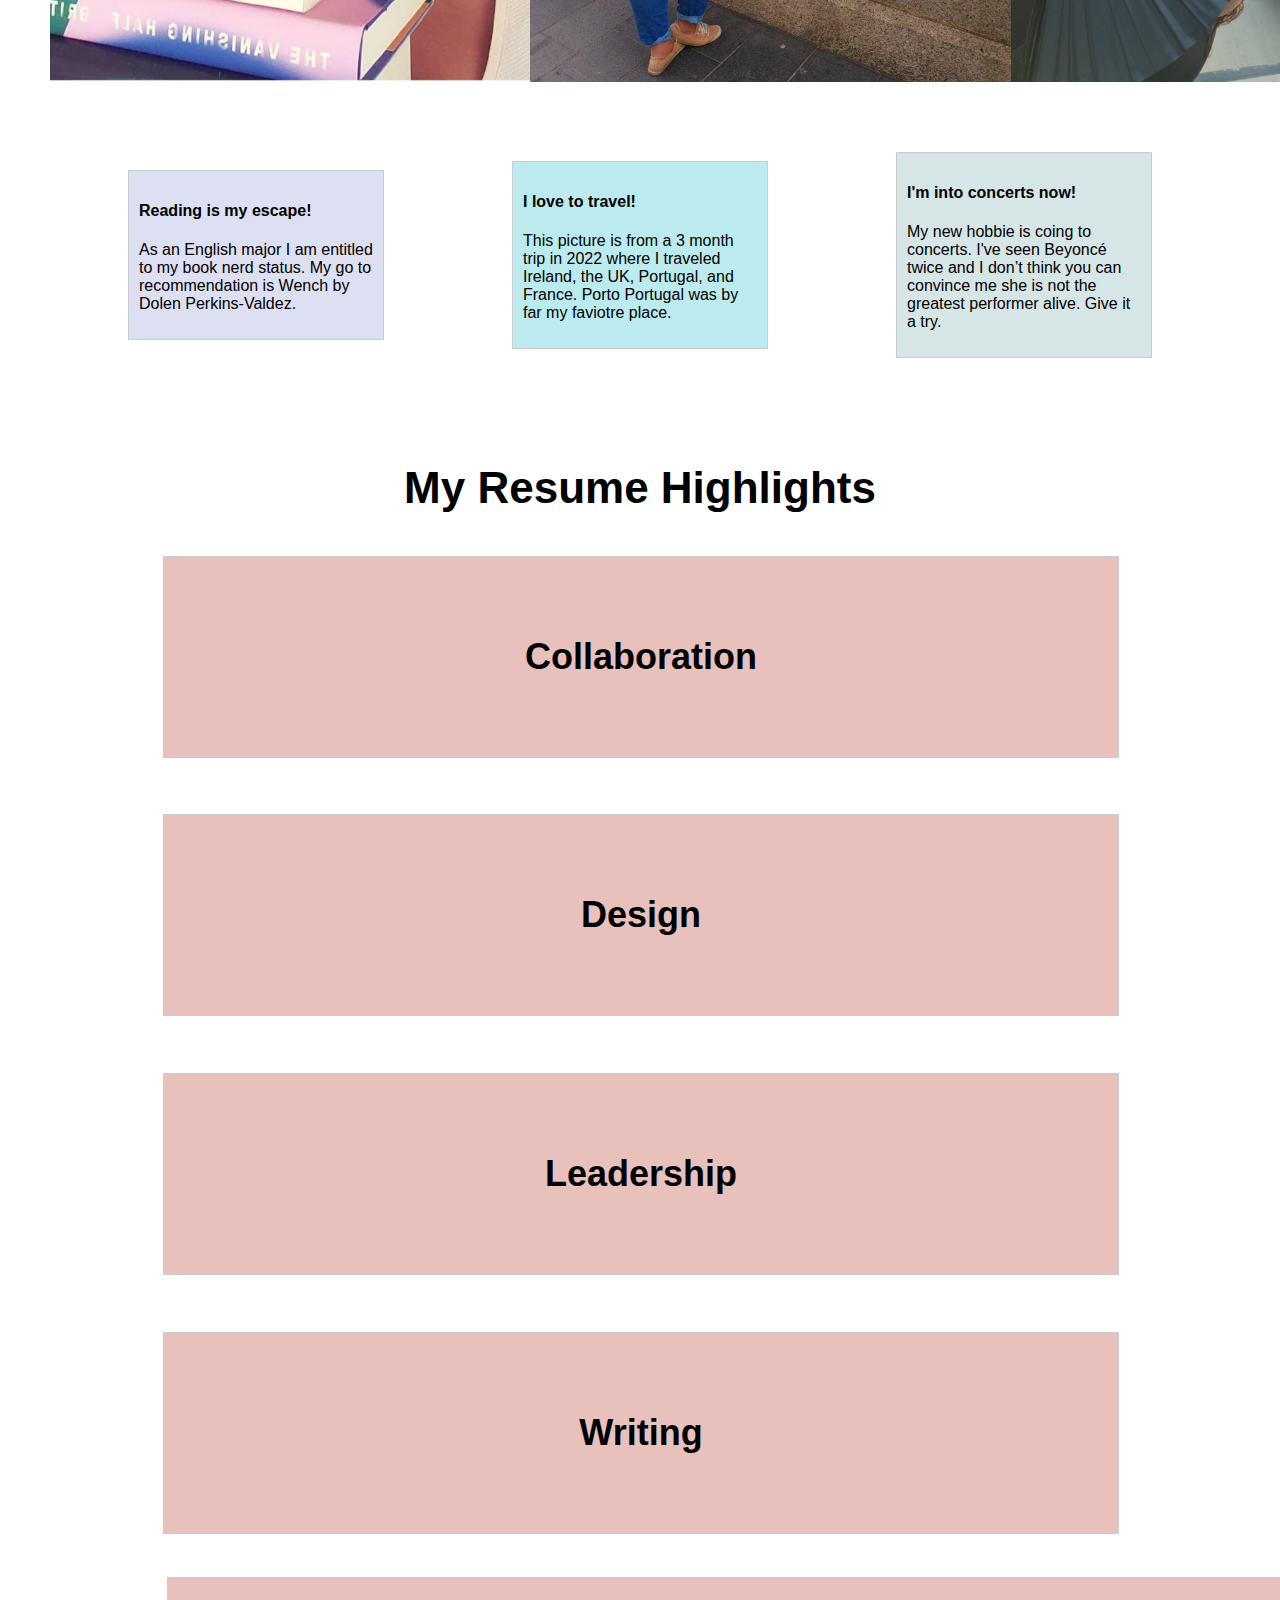
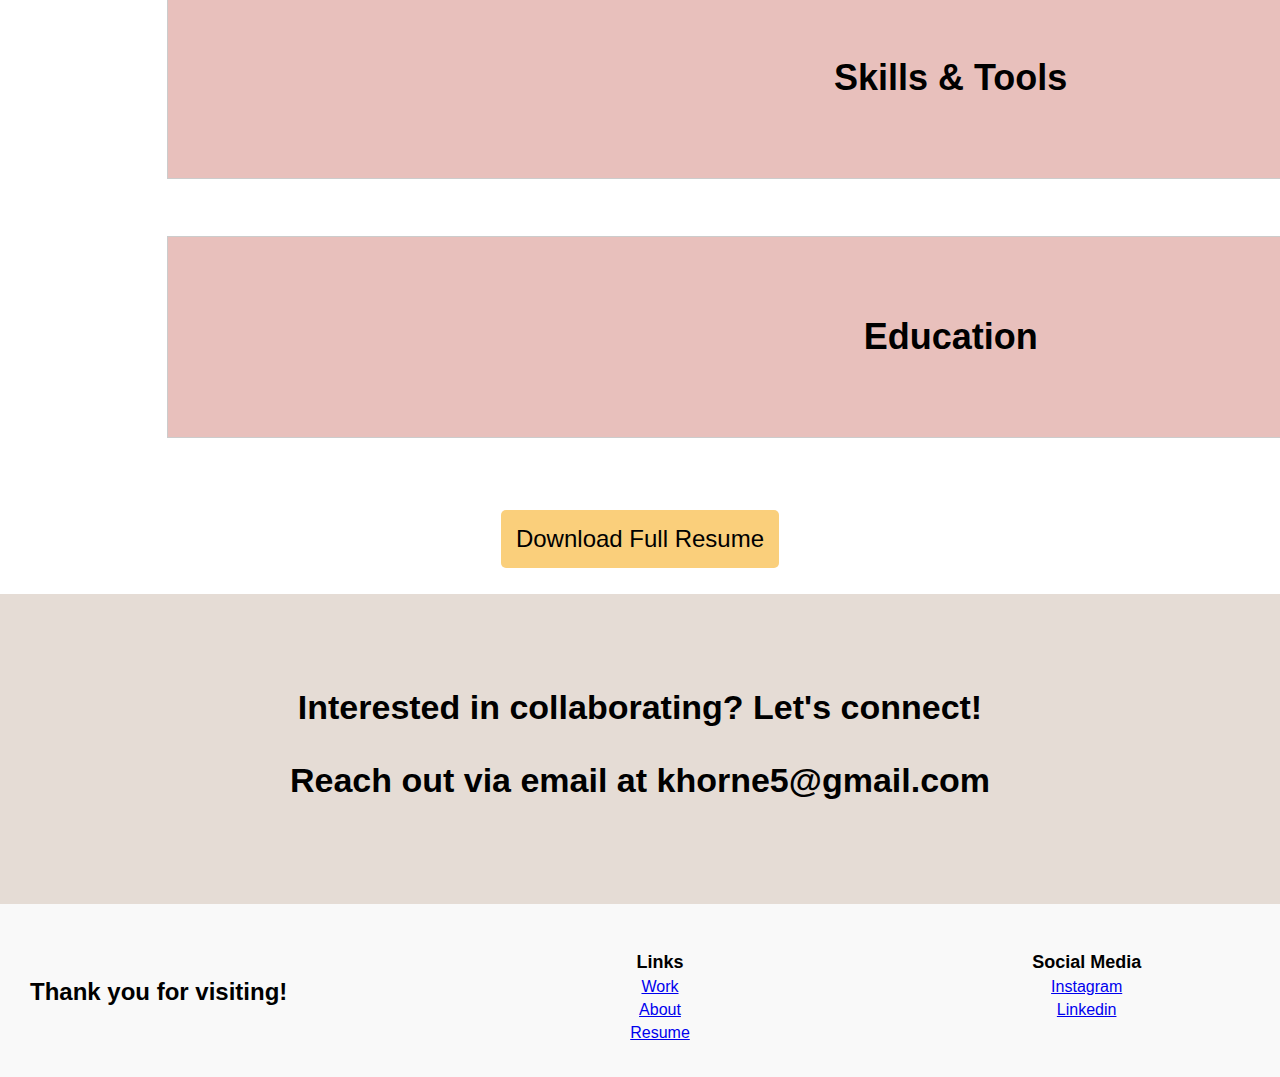
==== commit 11361c3c: "8/14/23 2:50AM" ====
--- a/index.html
+++ b/index.html
@@ -26,7 +26,8 @@
             
             <div class="content">
                 <p> <strong> I'm Kim, a copywriter turned UX Designer.</strong></p>
-                <p> Let's design something awe-inspiring together.</p>  
+                <p> I design with empathy and evidence to create seamless, meaningful, people-centered experiences. 
+                  Let’s create something awe-inspiring together.</p>  
             </div>
         </div>
 
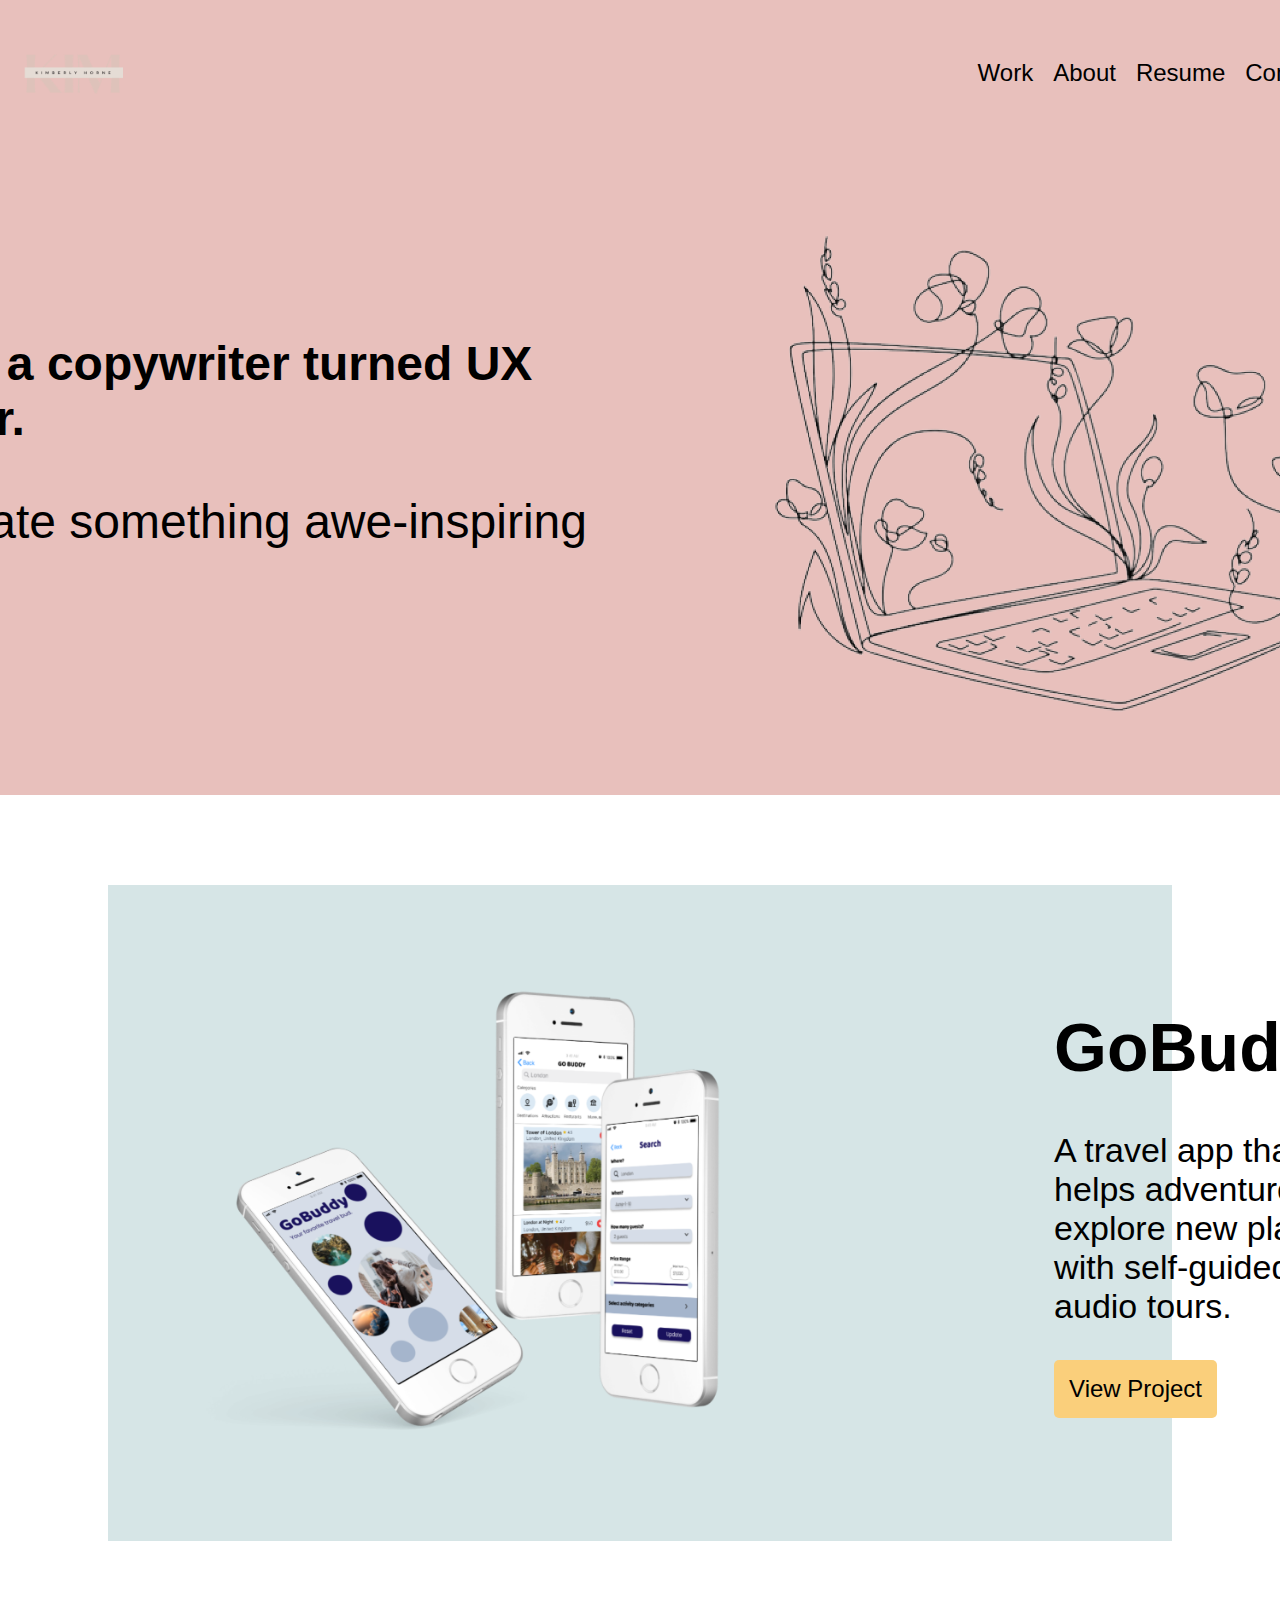
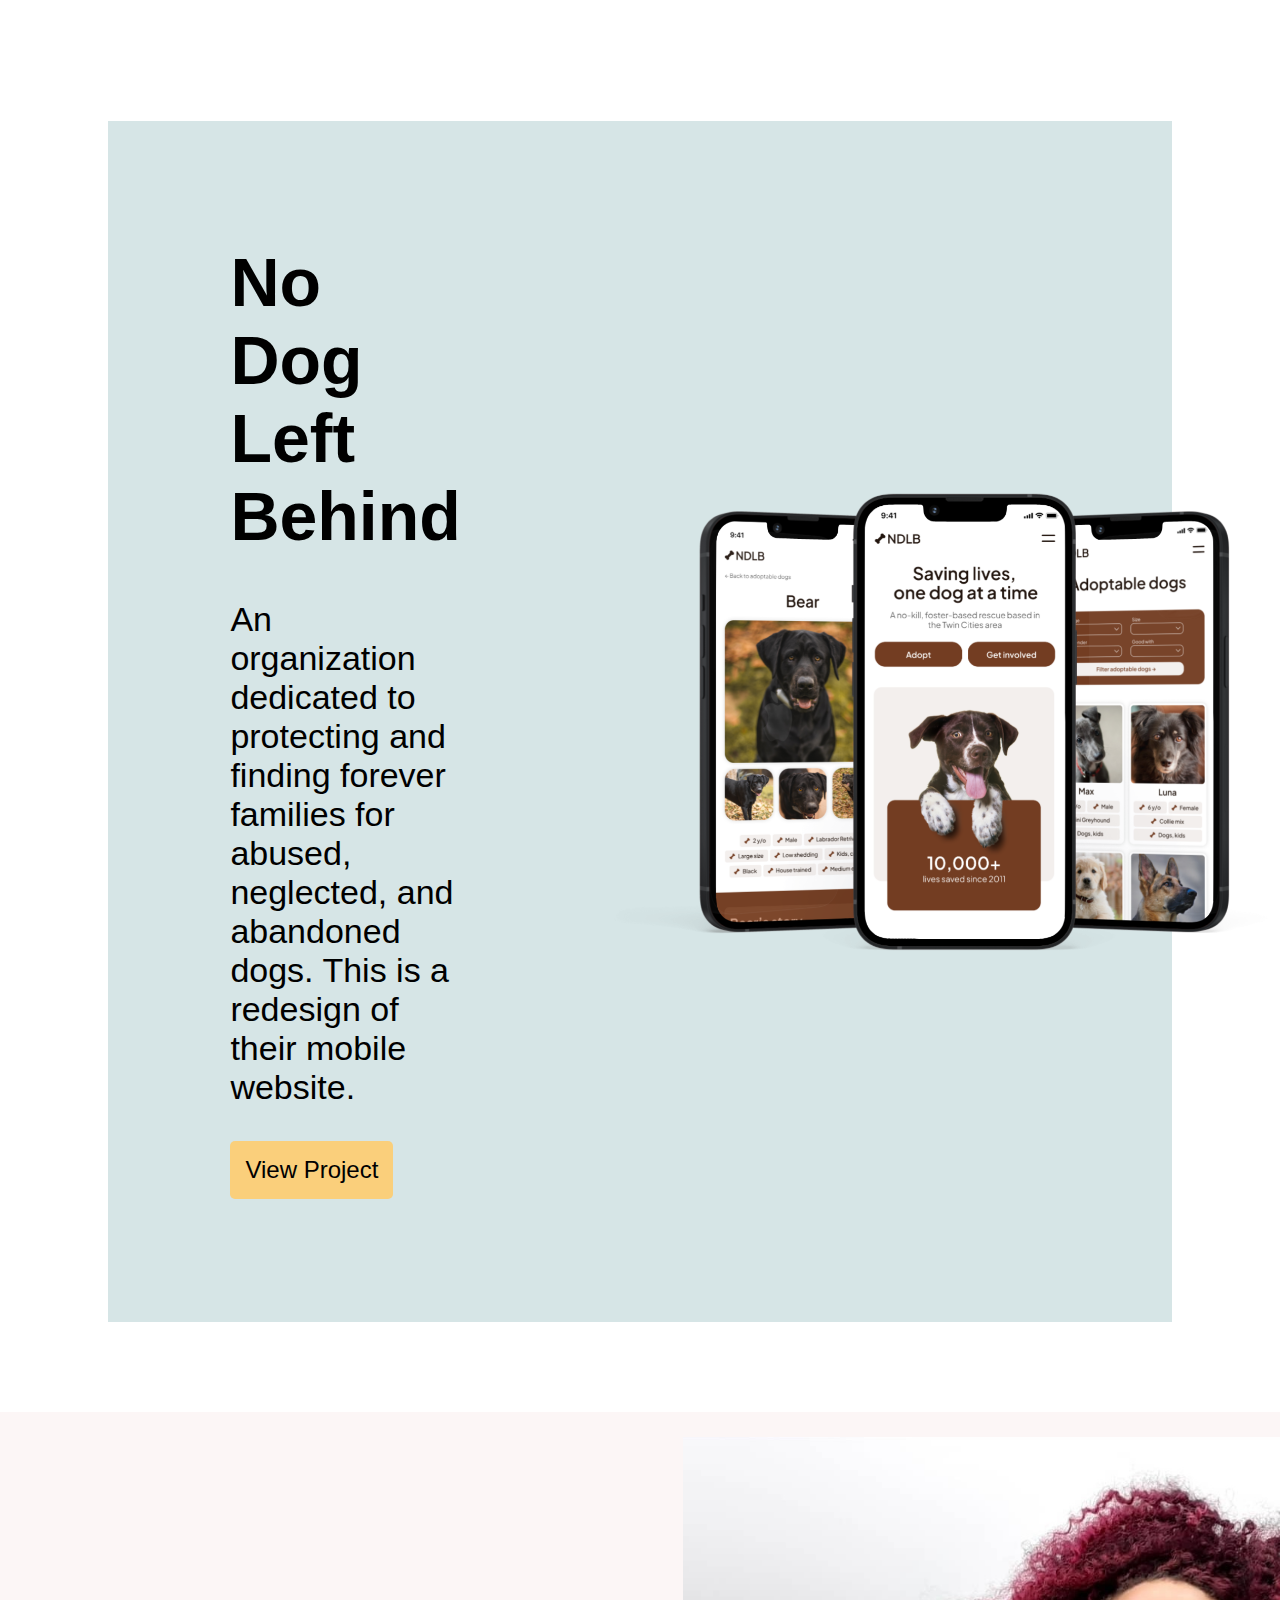
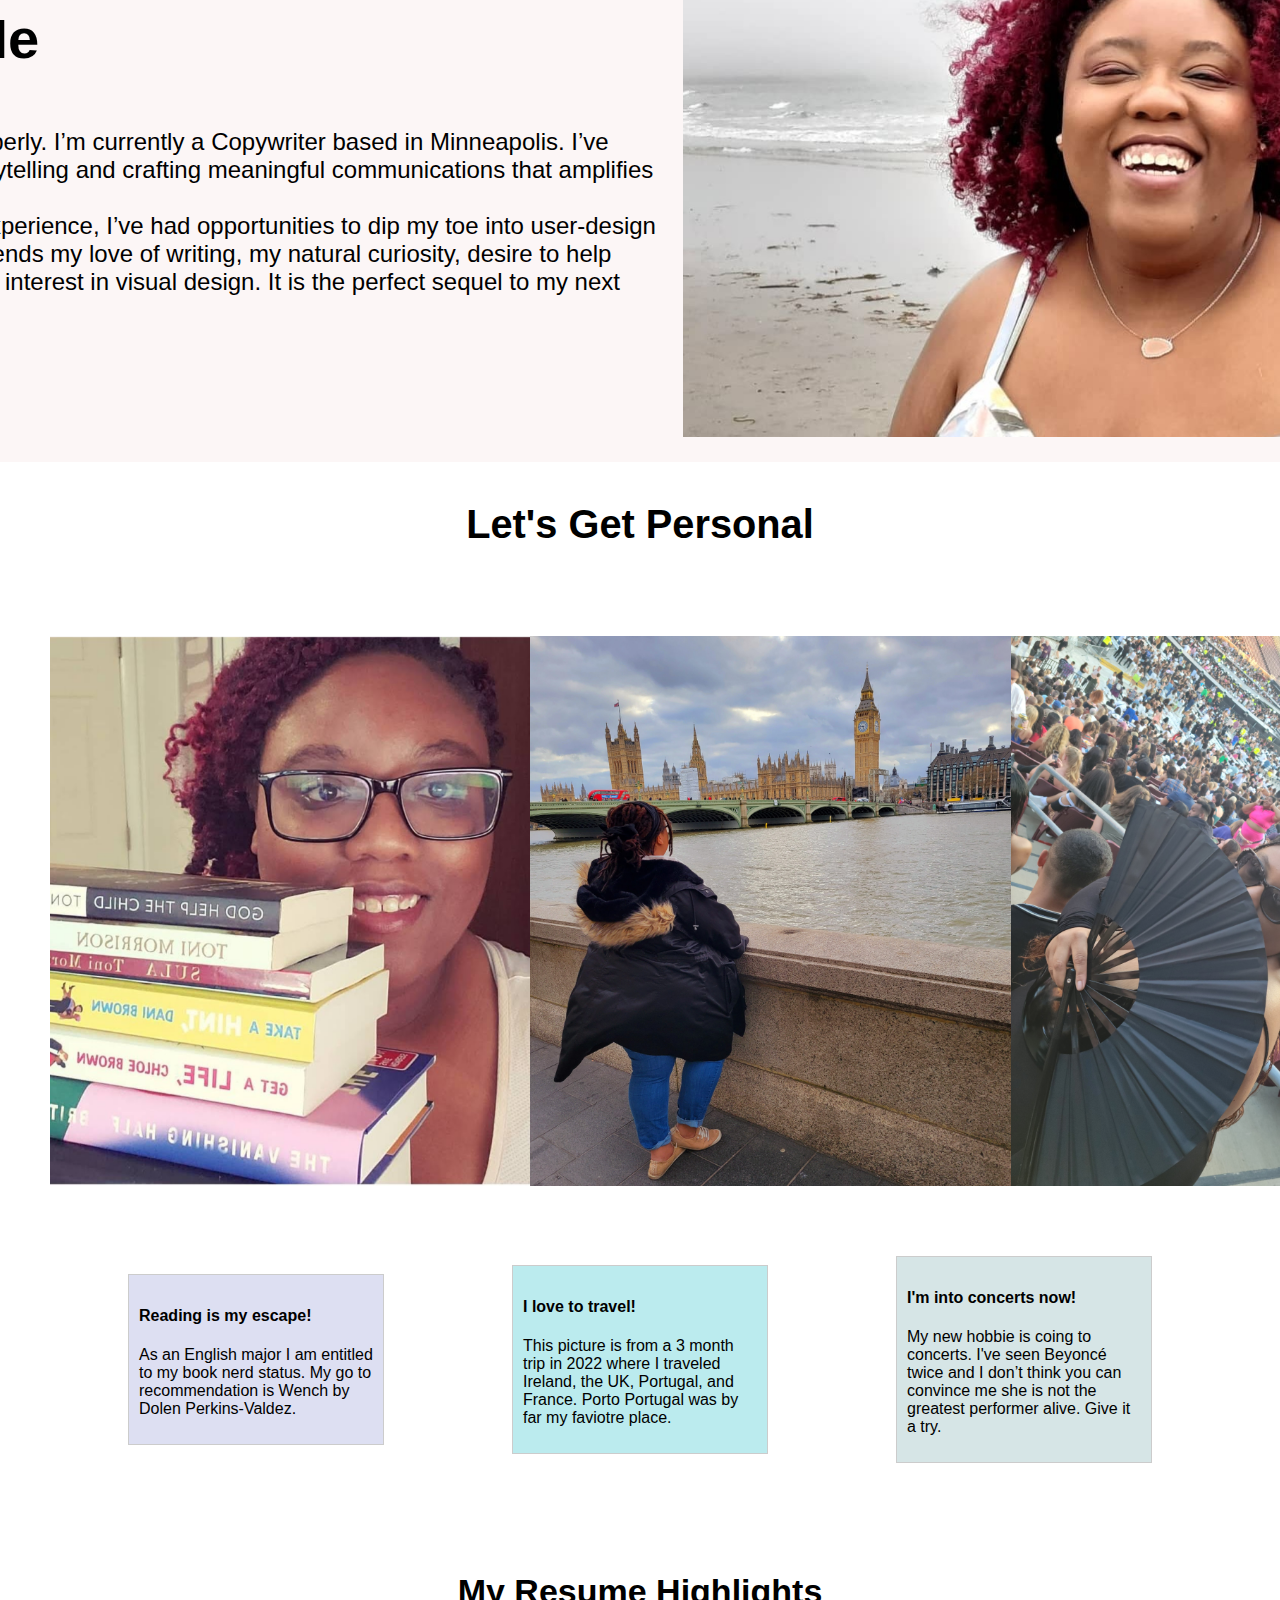
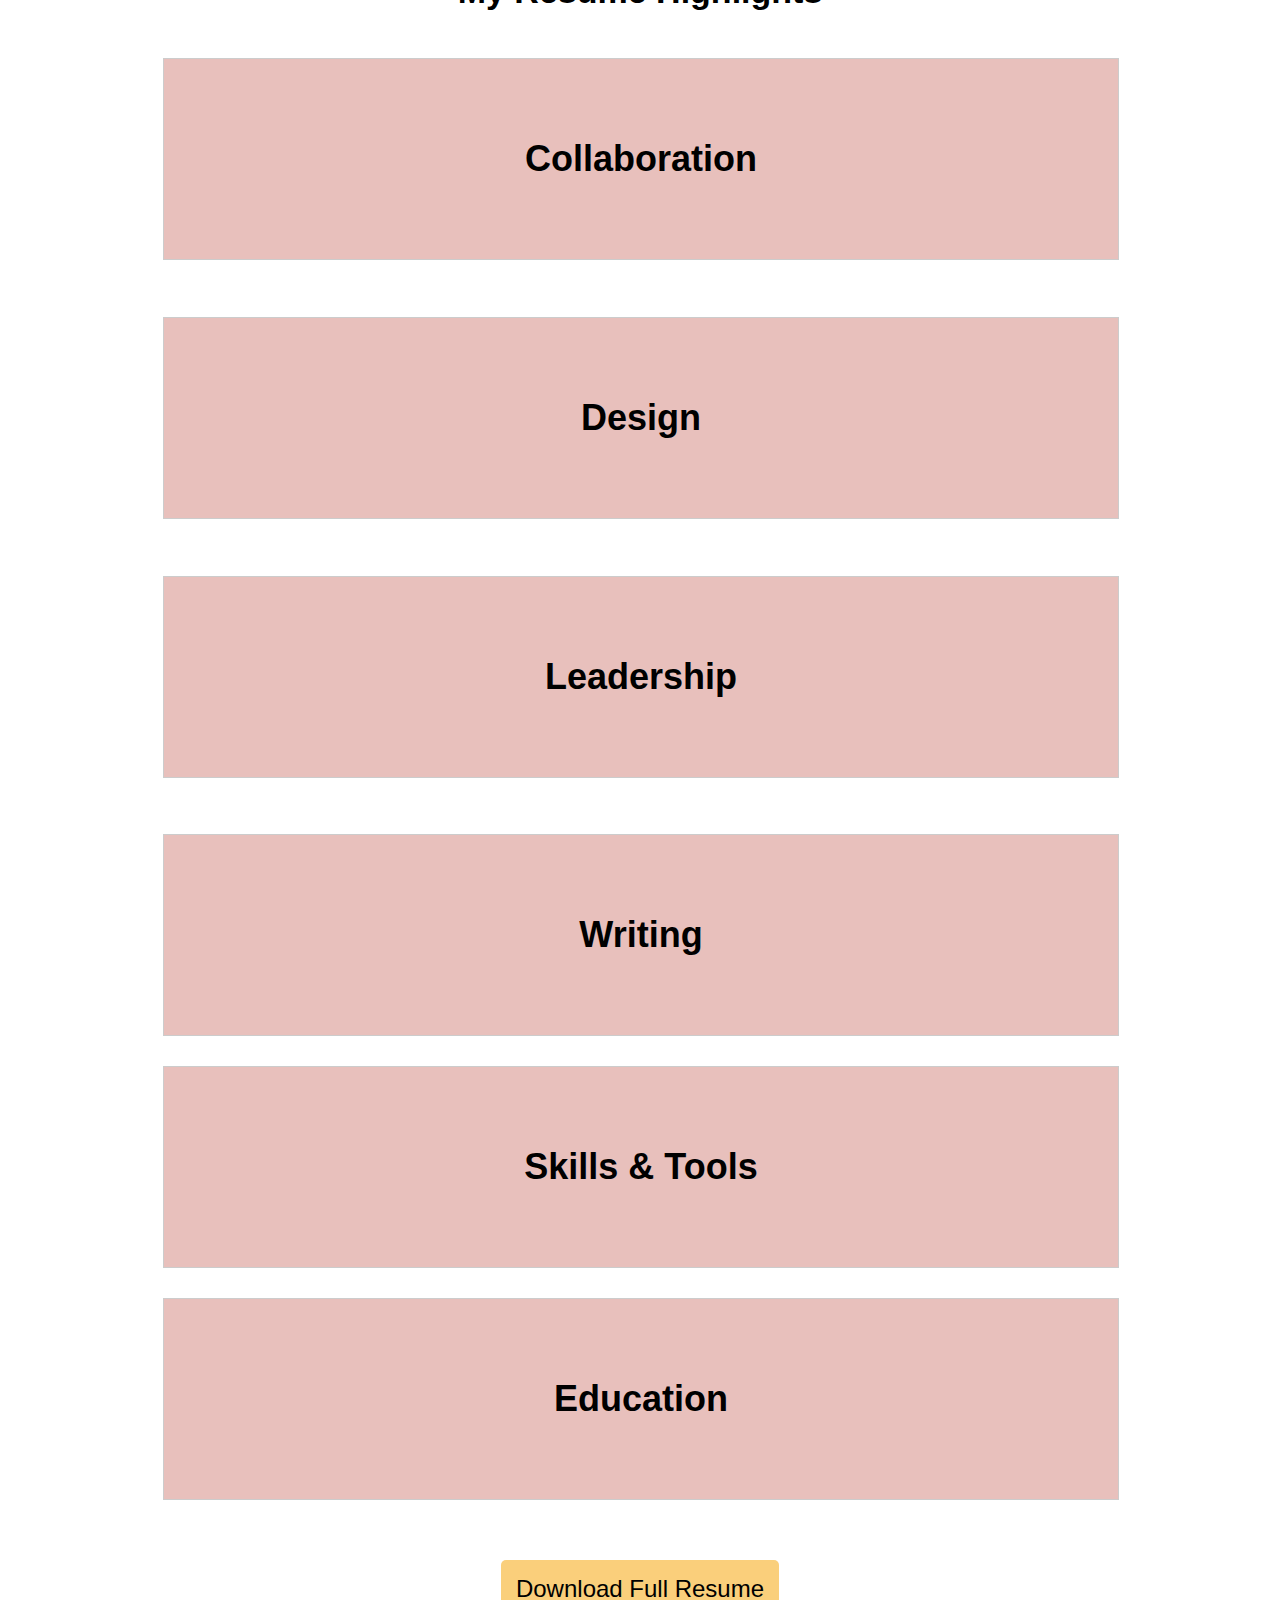
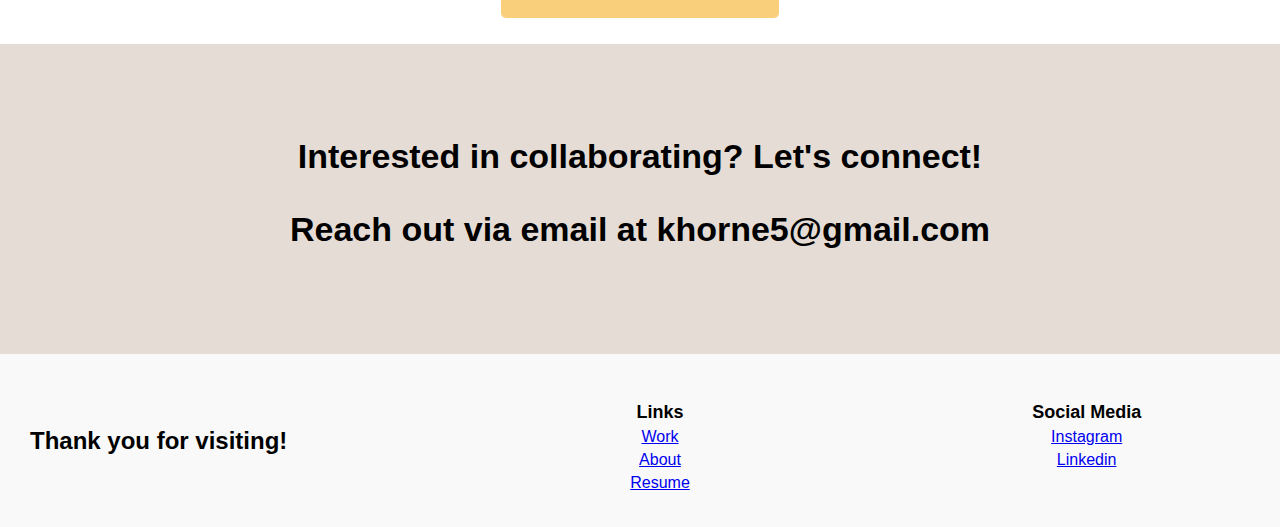
==== commit c29d5d6e: "8/14/23 12:32pm" ====
--- a/index.html
+++ b/index.html
@@ -1,3 +1,4 @@
+
 <!DOCTYPE html>
 <html>
 <head>
@@ -25,9 +26,8 @@
         <div class="contentcontainer">
             
             <div class="content">
-                <p> <strong> I'm Kim, a copywriter turned UX Designer.</strong></p>
-                <p> I design with empathy and evidence to create seamless, meaningful, people-centered experiences. 
-                  Let’s create something awe-inspiring together.</p>  
+                <p> <strong> I'm Kim, a copywriter turned UX Designer.</strong></p> 
+                <p> Let’s create something awe-inspiring together.</p>  
             </div>
         </div>
 
@@ -68,9 +68,9 @@
         <div class="contentabout">
             
             <div class="content">
-                <h1> About Me</h1>
-                <p> Hi. My name is Kimberly. I’m currently a  Copywriter  based in Minneapolis. I’ve always enjoyed storytelling and crafting meaningful communications that  amplifies and inspires action. </p>
-           <p> Through my work experience, I’ve had opportunities to dip my toe into user-design and I loved it.  UX blends my love of writing, my natural curiosity,  desire to help people, and my new interest in visual design. It is the perfect sequel to my next chapter.</p>
+                <h3> About Me</h3>
+                <p class="contentabout"> Hi. My name is Kimberly. I’m currently a  Copywriter  based in Minneapolis. I’ve always enjoyed storytelling and crafting meaningful communications that  amplifies and inspires action. </p>
+           <p class="contentabout"> Through my work experience, I’ve had opportunities to dip my toe into user-design and I loved it.  UX blends my love of writing, my natural curiosity,  desire to help people, and my new interest in visual design. It is the perfect sequel to my next chapter.</p>
                       
             </div>
         </div>
@@ -80,7 +80,7 @@
     </section>
    
     <section class="letsgetpersonal">
-         <h1> Let's Get Personal</h1>
+         <h3> Let's Get Personal</h3>
     </section>
 <section>
     <div class="photo-container">
@@ -99,8 +99,8 @@
 
 </section>
 
-    <section class="resumecenterpage" id="resume" class="resumecenterpage"> <h1 class= "resumehighlighttext">
-         My Resume Highlights</h1> </section>
+    <section class="resumecenterpage" id="resume" class="resumecenterpage"> <h3 class= "resumehighlighttext">
+         My Resume Highlights</h3> </section>
         
         <section> 
          <div class="resume-section">
--- a/CSS/style.css
+++ b/CSS/style.css
@@ -1,5 +1,5 @@
 html {
-    font-family: Arial, Helvetica, sans-serif
+font-family: Arial, Helvetica, sans-serif;
 }
 
 body {
@@ -16,7 +16,7 @@
 /* Navigation style codes */
 
 header {
-    background-color: #f9f9f9;
+    background-color: #E8C0BC;
     padding: 10px;
     display: flex;
     justify-content: space-between;
@@ -99,7 +99,7 @@
 }
 
 .work-container.NDLB-background { /*NDLB design background*/
-    background-color: #E5DCD5; 
+    background-color: #D6E5E6; 
     max-width: 80%;
   
 }
@@ -172,7 +172,7 @@
   /*about me overview*/
 
   .aboutoverview {
-    height: 1000px;
+    height: auto;
     padding: 25px;
     align-items: flex-start;
     display: flex;
@@ -182,15 +182,15 @@
 }
 
 .contentabout {
-    width: 900px;
+    width: auto;
     margin: 0 auto;
-    font-size: 44px;
+    font-size: 24px;
     text-align: left; 
 }
   
   .letsgetpersonal{
     text-align: center;
-    font-size: 44px; 
+    font-size: 34px; 
   }
   
   .photo-container {
@@ -257,7 +257,7 @@
 /*Resume new section*/ 
 .resumehighlighttext{
     text-align: center;
-    font-size: 44px; 
+    font-size: 34px; 
   }
  
   .resume-container {
@@ -268,12 +268,12 @@
     margin-left: 150px;
     margin-right: 150px; }
   
-    .resume-container2 {
+   /* .resume-container2 {
         display:flex;
         flex-direction: column;
-        width: 174vh;
+        width: 171vh;
         padding: 10pt;
-        margin-left: -10px;}
+        margin-left: -10px;}*/
 
 
   .resume-item {
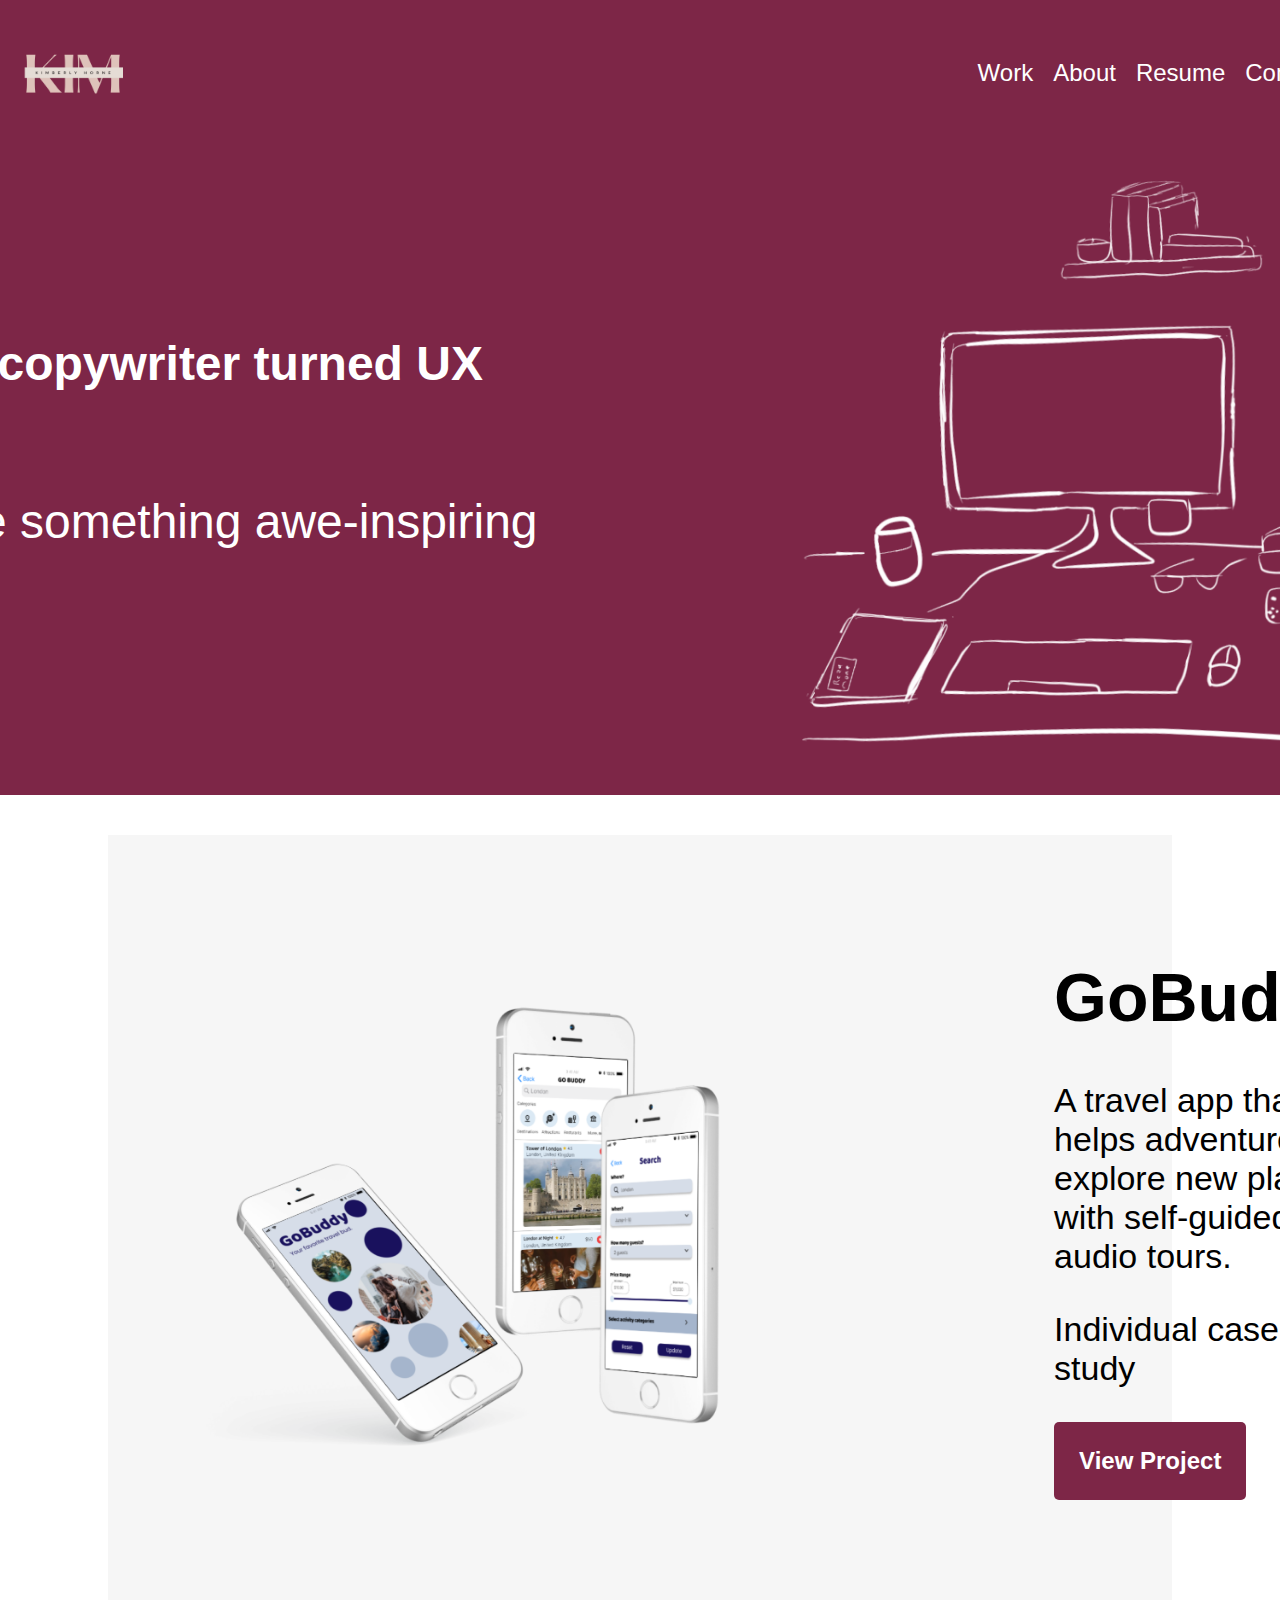
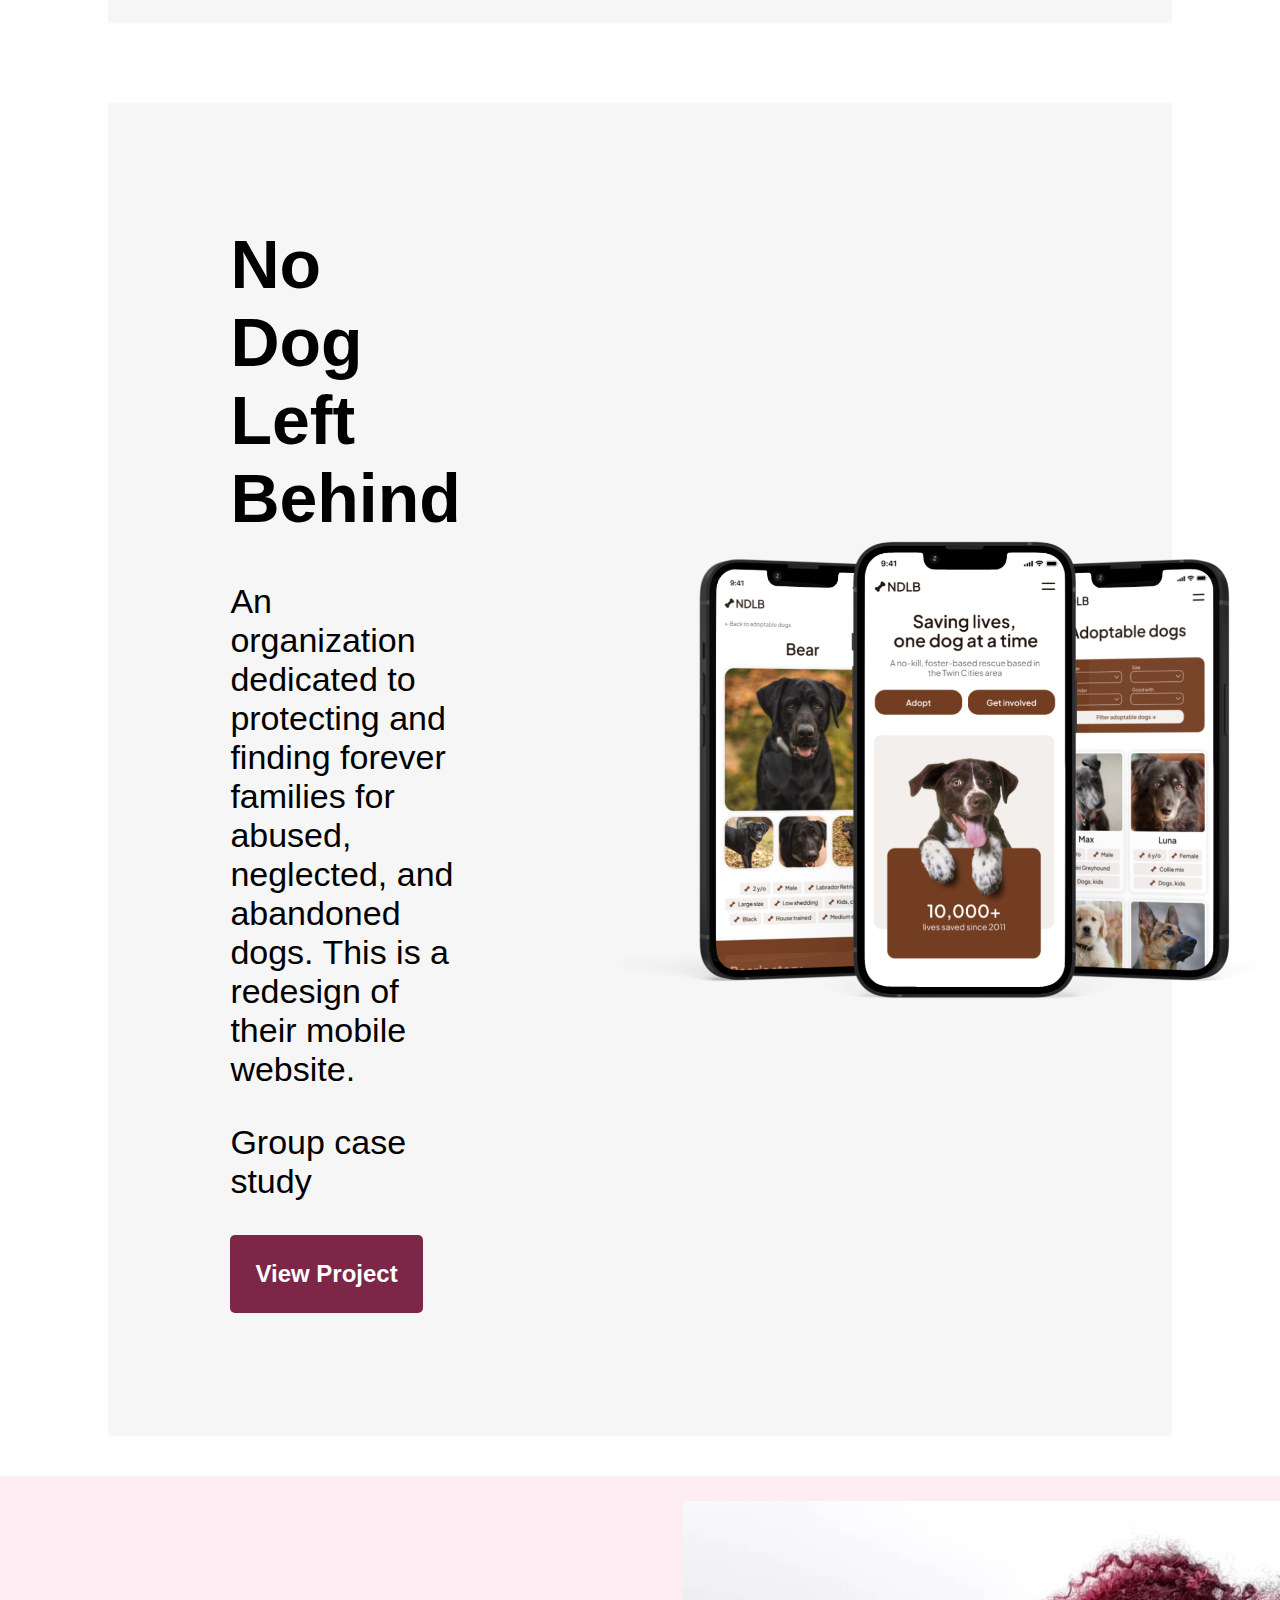
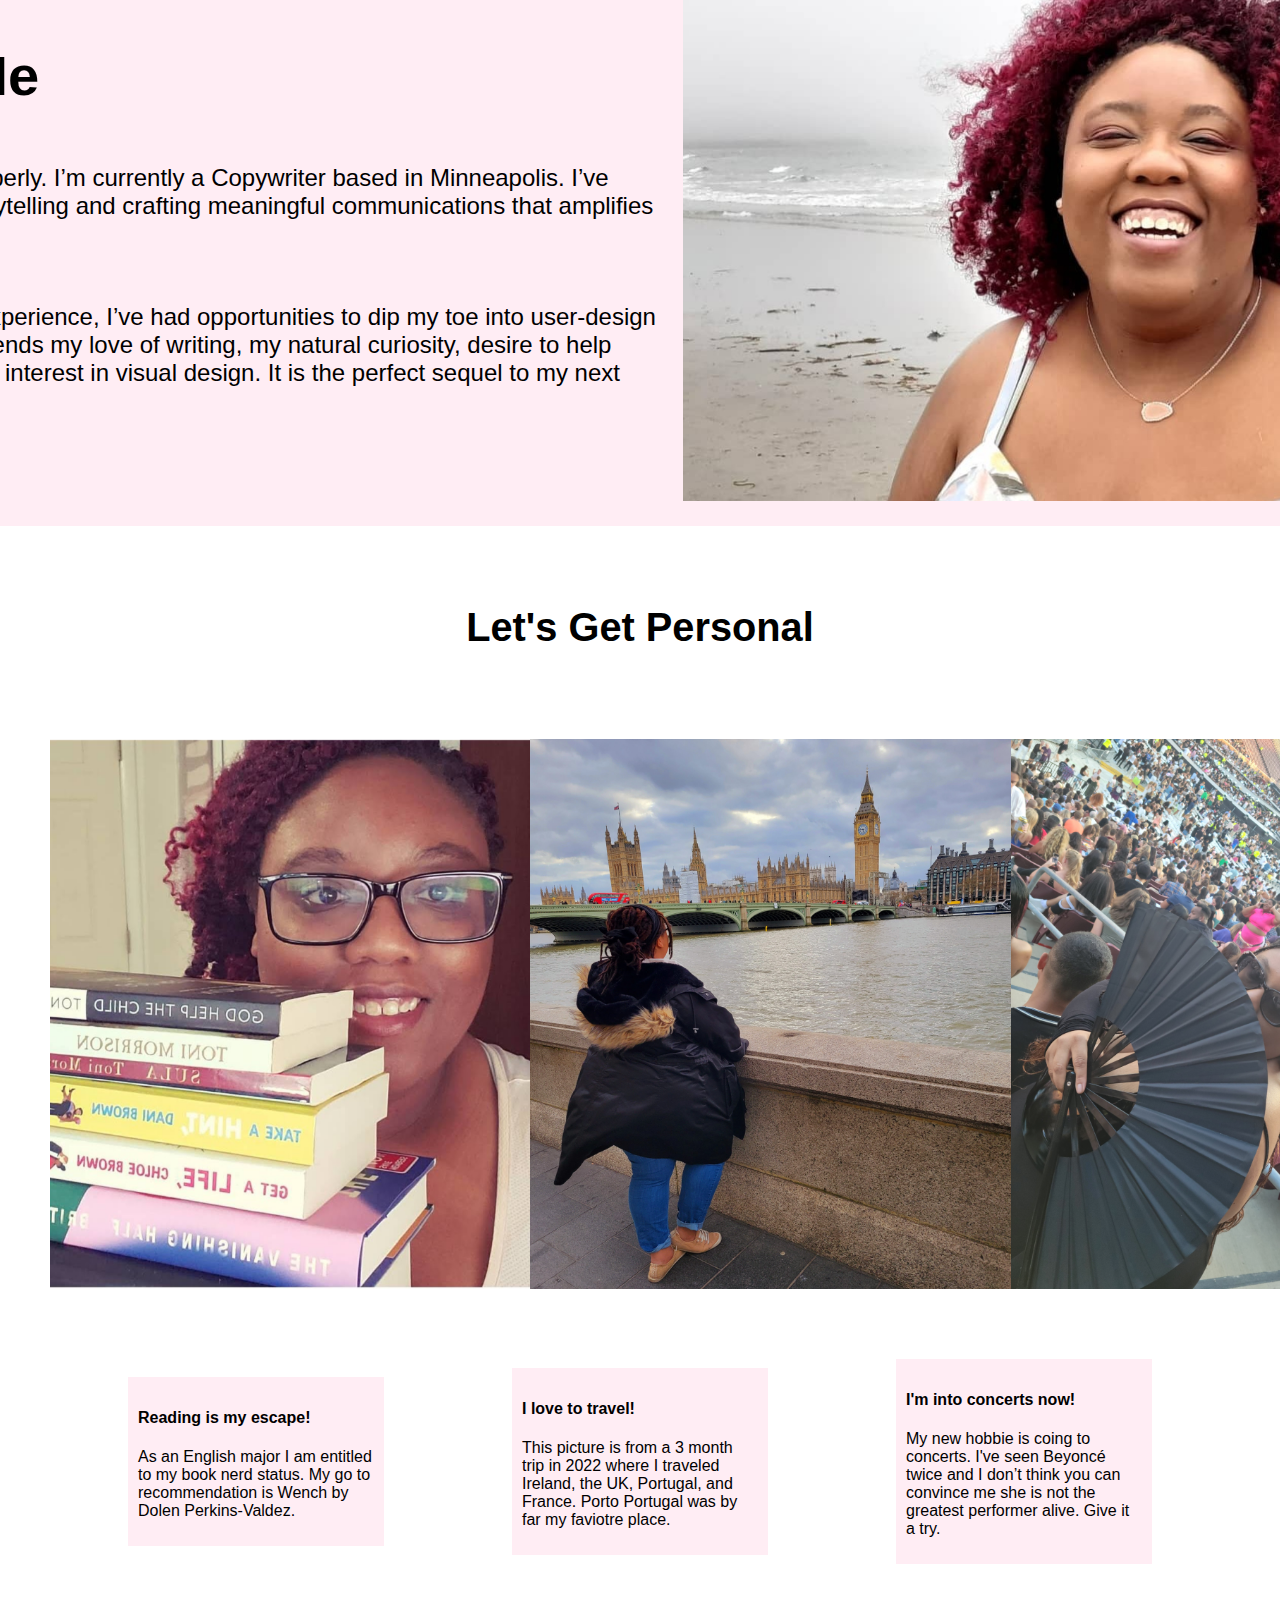
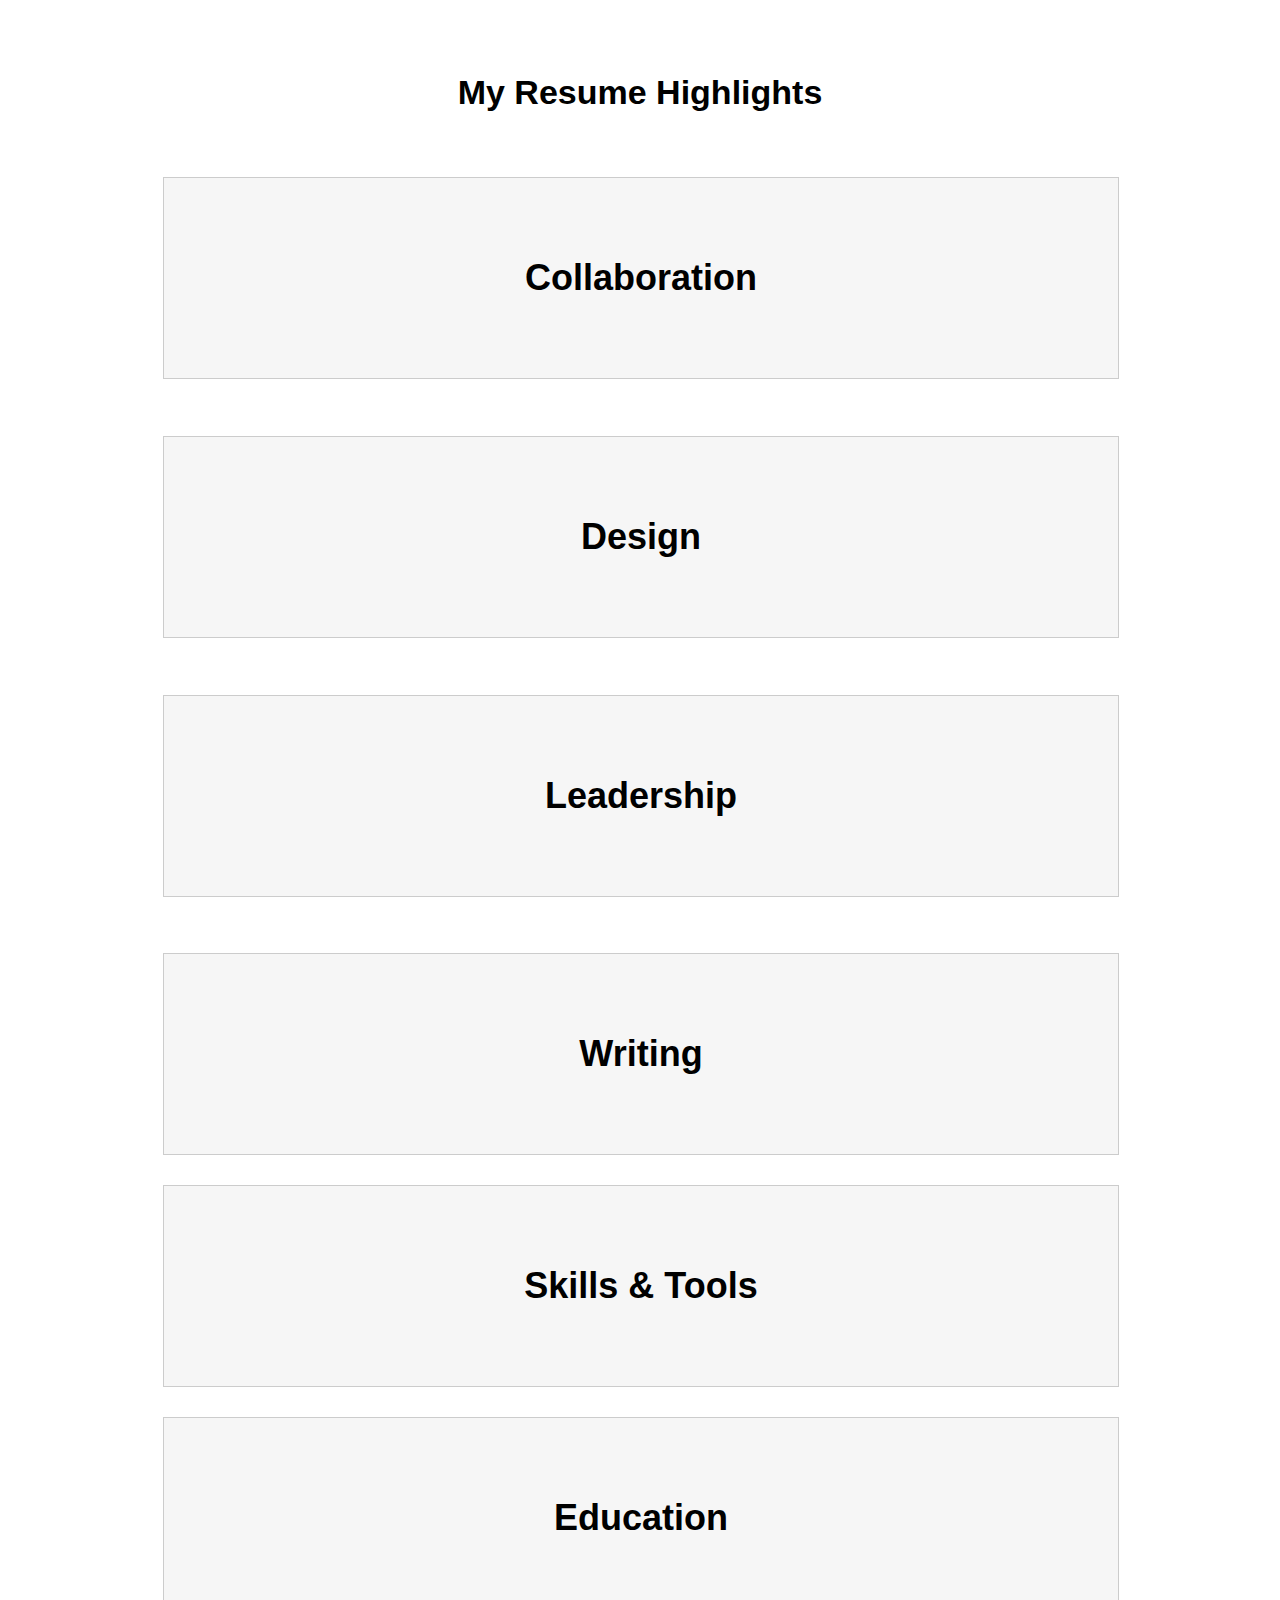
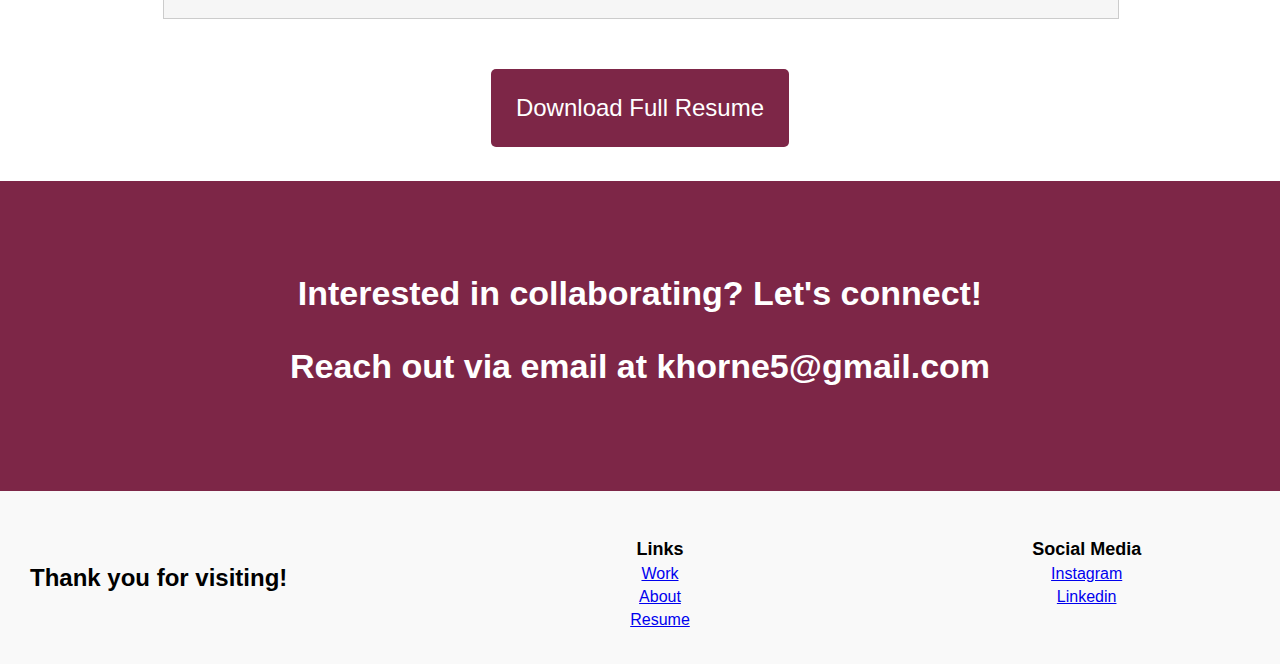
==== commit a9bb7f3f: "8/16/23 2:49pm" ====
--- a/index.html
+++ b/index.html
@@ -31,7 +31,7 @@
             </div>
         </div>
 
-        <img src="images/laptophome.png" style="height: 600px;">
+        <img src="images/laptophome.png" style="height: 700px;">
 
     </section>
 
@@ -43,7 +43,8 @@
             <div class="work-text">
                 <h1>GoBuddy</h1>
                 <p>A travel app that helps adventurers explore new places with self-guided audio tours.</p>
-                <button class="button">View Project</button>
+                <p>Individual case study</p>
+                <button class="button"><strong>View Project</strong></button>
             </div>
            
         </div>
@@ -54,7 +55,10 @@
             <div class="work-text">
                 <h1>No Dog Left Behind</h1>
                 <p>An organization dedicated to protecting and finding forever families for abused, neglected, and abandoned dogs. This is a redesign of their mobile website.</p>
-                <button class="button">View Project</button>
+                <p>Group case study</p>
+
+                <button class="button"><strong> View Project</strong></button>
+                
             </div>
             <div class="work-image">
                 <img src="images/NDLBmockhome.png" style="height: 600px;">
@@ -67,10 +71,11 @@
     <section class="aboutoverview" id="about" class="aboutoverview" > 
         <div class="contentabout">
             
-            <div class="content">
+            <div class="content abouttext">
                 <h3> About Me</h3>
-                <p class="contentabout"> Hi. My name is Kimberly. I’m currently a  Copywriter  based in Minneapolis. I’ve always enjoyed storytelling and crafting meaningful communications that  amplifies and inspires action. </p>
-           <p class="contentabout"> Through my work experience, I’ve had opportunities to dip my toe into user-design and I loved it.  UX blends my love of writing, my natural curiosity,  desire to help people, and my new interest in visual design. It is the perfect sequel to my next chapter.</p>
+                <p class="contentabout"> Hi, my name is Kimberly. I’m currently a  Copywriter  based in Minneapolis. I’ve always enjoyed storytelling and crafting meaningful communications that  amplifies and inspires action. &nbsp </p> 
+                &nbsp 
+                <p class="contentabout"> Through my work experience, I’ve had opportunities to dip my toe into user-design and I loved it.  UX blends my love of writing, my natural curiosity,  desire to help people, and my new interest in visual design. It is the perfect sequel to my next chapter.</p>
                       
             </div>
         </div>
@@ -80,6 +85,7 @@
     </section>
    
     <section class="letsgetpersonal">
+      &nbsp
          <h3> Let's Get Personal</h3>
     </section>
 <section>
@@ -101,7 +107,7 @@
 
     <section class="resumecenterpage" id="resume" class="resumecenterpage"> <h3 class= "resumehighlighttext">
          My Resume Highlights</h3> </section>
-        
+         &nbsp
         <section> 
          <div class="resume-section">
             <div class="resume-container">
@@ -186,12 +192,14 @@
                 <button class="button" id="downloadButton">Download Full Resume</button>
             </a>
         </div>
-        
+        &nbsp 
+      
 
 <section class="contact contact h1 contact p" >
     <div> <h1> Interested in collaborating? Let's connect!</h1> 
  <p><strong>Reach out via email at khorne5@gmail.com </strong>
 </section>
+  
 
         <footer>
             <div class="footer">
--- a/CSS/style.css
+++ b/CSS/style.css
@@ -5,7 +5,6 @@
 body {
     margin: 0;
     padding: 0;
-    background-color:white;
 }
 
 .inline-block{
@@ -16,7 +15,7 @@
 /* Navigation style codes */
 
 header {
-    background-color: #E8C0BC;
+    background-color: #7D2647;
     padding: 10px;
     display: flex;
     justify-content: space-between;
@@ -26,7 +25,7 @@
 nav {
     width: 23%;
     padding: 1%;
-    color: black;
+    color: white;
     display: flex;
     justify-content: flex-end;
     font-size: 24px;
@@ -62,7 +61,7 @@
     height: 600px;
     padding: 25px;
     align-items: flex-start;
-    background-color: #E8C0BC; 
+    background-color: #7D2647; 
     display: flex;
     justify-content: center;
     align-items: center;
@@ -72,13 +71,13 @@
     width: 900px;
     margin: 0 auto;
     font-size: 48px;
-    text-align: left; 
+    text-align: left;
+    color: white; 
 }
 
 /* Work sections */
 .mywork1, /*impacts center alignment*/
 .mywork2 {
-   padding: 50px 0;
     display: flex;
     justify-content: center;
     align-items: center;
@@ -93,13 +92,13 @@
 }
 
 .work-container.Go-background { /*gobuddy design background*/
-    background-color: #D6E5E6; 
+    background-color: #F6F6F6; 
     max-width: 80%;
     font-size: 34px;
 }
 
 .work-container.NDLB-background { /*NDLB design background*/
-    background-color: #D6E5E6; 
+    background-color: #F6F6F6; 
     max-width: 80%;
   
 }
@@ -139,8 +138,8 @@
 /*  Button Styling */
 .button {
     display: inline-block;
-    padding: 15px 15px;
-    background-color: #FACF7B;
+    padding: 25px 25px;
+    background-color: #7D2647;
     color: black;
     border: none;
     border-radius: 5px;
@@ -148,10 +147,12 @@
     cursor: pointer;
     text-align: center;
     text-decoration: none;
+    color: white;
+    text
 }
 
 .button:hover {
-    background-color:  #FACF7B;
+    background-color:  #D35D8A;
     transform: scale(1.1);
 
 }
@@ -178,7 +179,8 @@
     display: flex;
     justify-content: center;
     align-items: center;
-    background-color: #FCF6F6 ;
+    background-color: #FFEDF4 ;
+    
 }
 
 .contentabout {
@@ -186,6 +188,12 @@
     margin: 0 auto;
     font-size: 24px;
     text-align: left; 
+    color: black;
+}
+
+
+.abouttext{
+    color: black;
 }
   
   .letsgetpersonal{
@@ -233,25 +241,22 @@
    .text-box1 {
     width: 20%;
     padding: 10px;
-    border: 1px solid #ccc;
-    box-sizing: border-box;
-    background-color: #DDDFF2;
+    box-sizing: border-box;
+    background-color: #FFEDF4;
   }
 
   .text-box2 {
     width: 20%;
     padding: 10px;
-    border: 1px solid #ccc;
-    box-sizing: border-box;
-    background-color: #BBEBEE;
+    box-sizing: border-box;
+    background-color: #FFEDF4;
   }
 
  .text-box3 {
     width: 20%;
     padding: 10px;
-    border: 1px solid #ccc;
-    box-sizing: border-box;
-    background-color: #D6E5E6;
+    box-sizing: border-box;
+    background-color: #FFEDF4;
   }
 
 /*Resume new section*/ 
@@ -288,7 +293,8 @@
     cursor: pointer;
     transition: background-color 0.3s, color 0.3s;
     margin-bottom: 30px; 
-    background-color: #E8C0BC;
+    background-color: #F6F6F6;
+    color: black;
   }
   
   .resume-item:hover {
@@ -302,7 +308,7 @@
     left: 0;
     width: 100%;
     height: 100%;
-    background-color: #FCF6F6;
+    background-color: #FFEDF4;
     display: none;
     flex-direction: column;
     padding: 10px;
@@ -336,7 +342,8 @@
     display: flex;
     justify-content: center;
     align-items: center;
-    background-color: #E5DCD5;
+    background-color: #7D2647;
+    color: white;
 }
 
 .contact h1, .contact p {
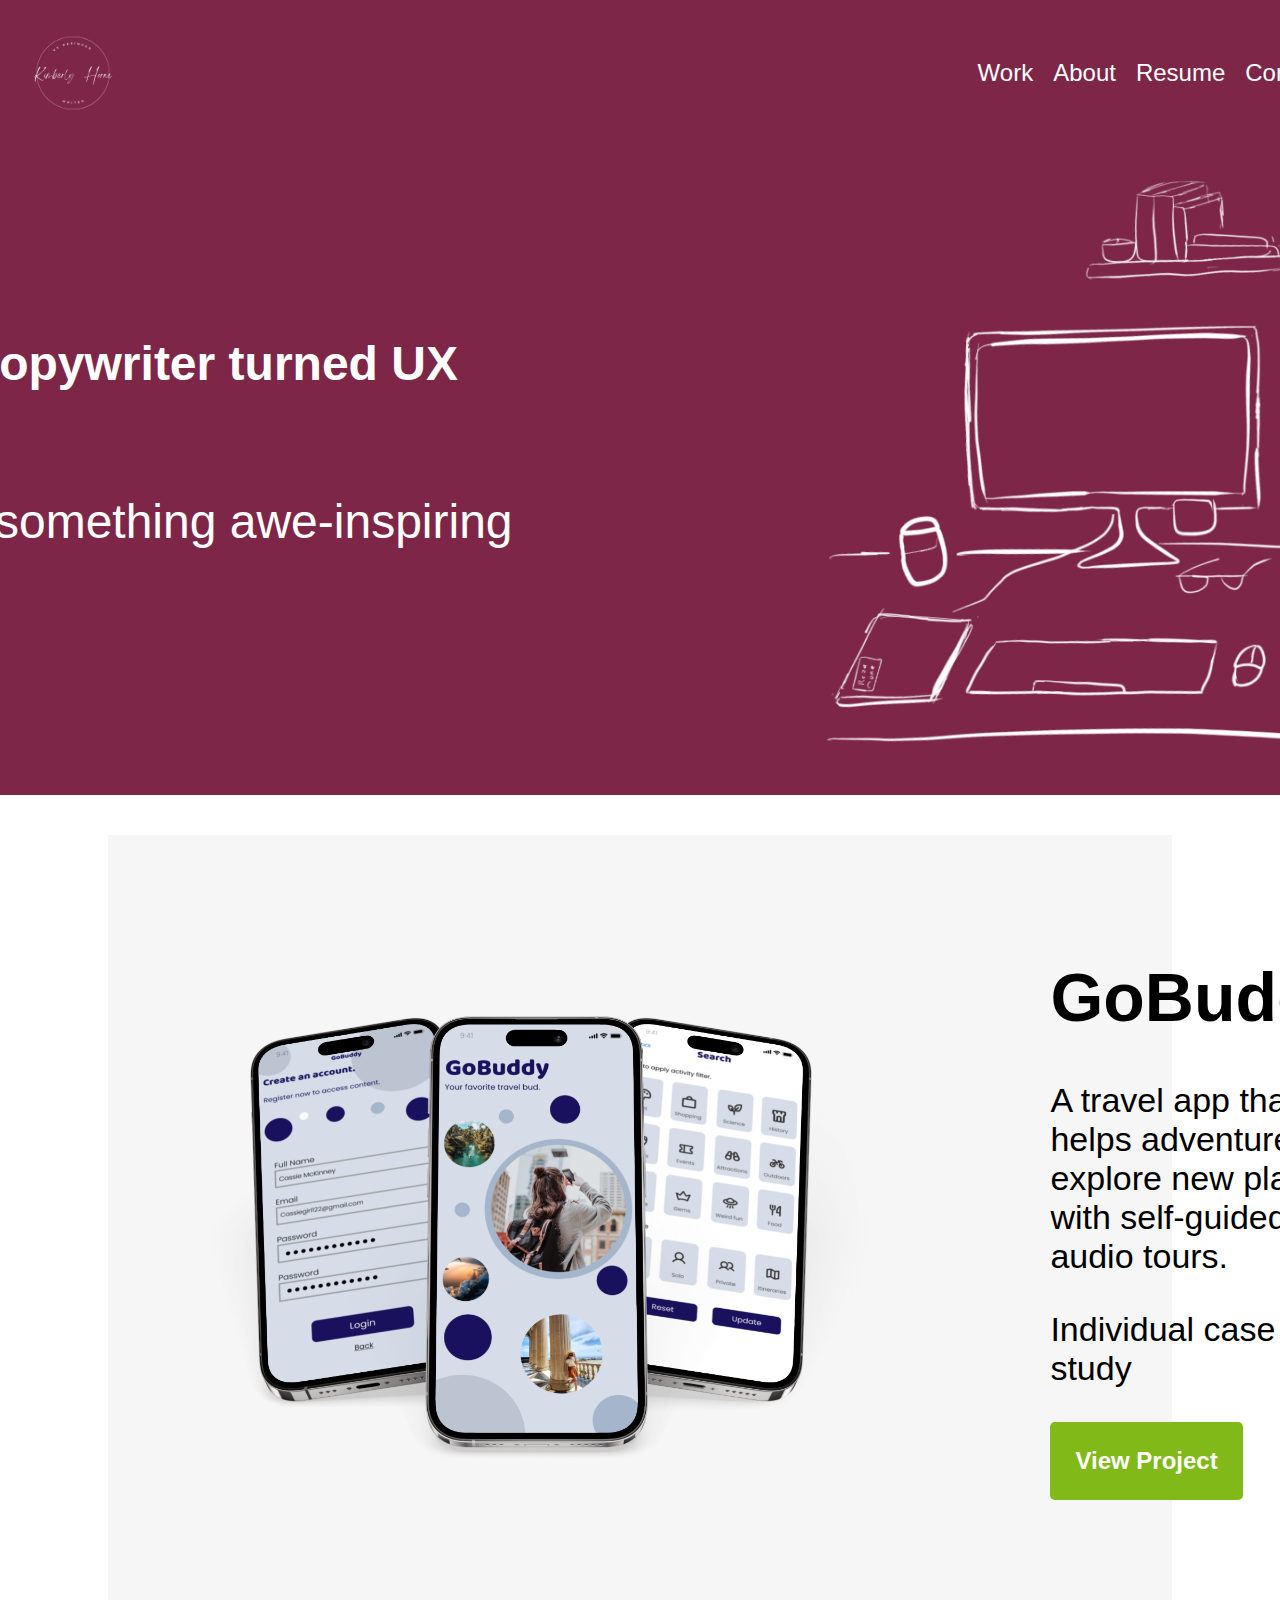
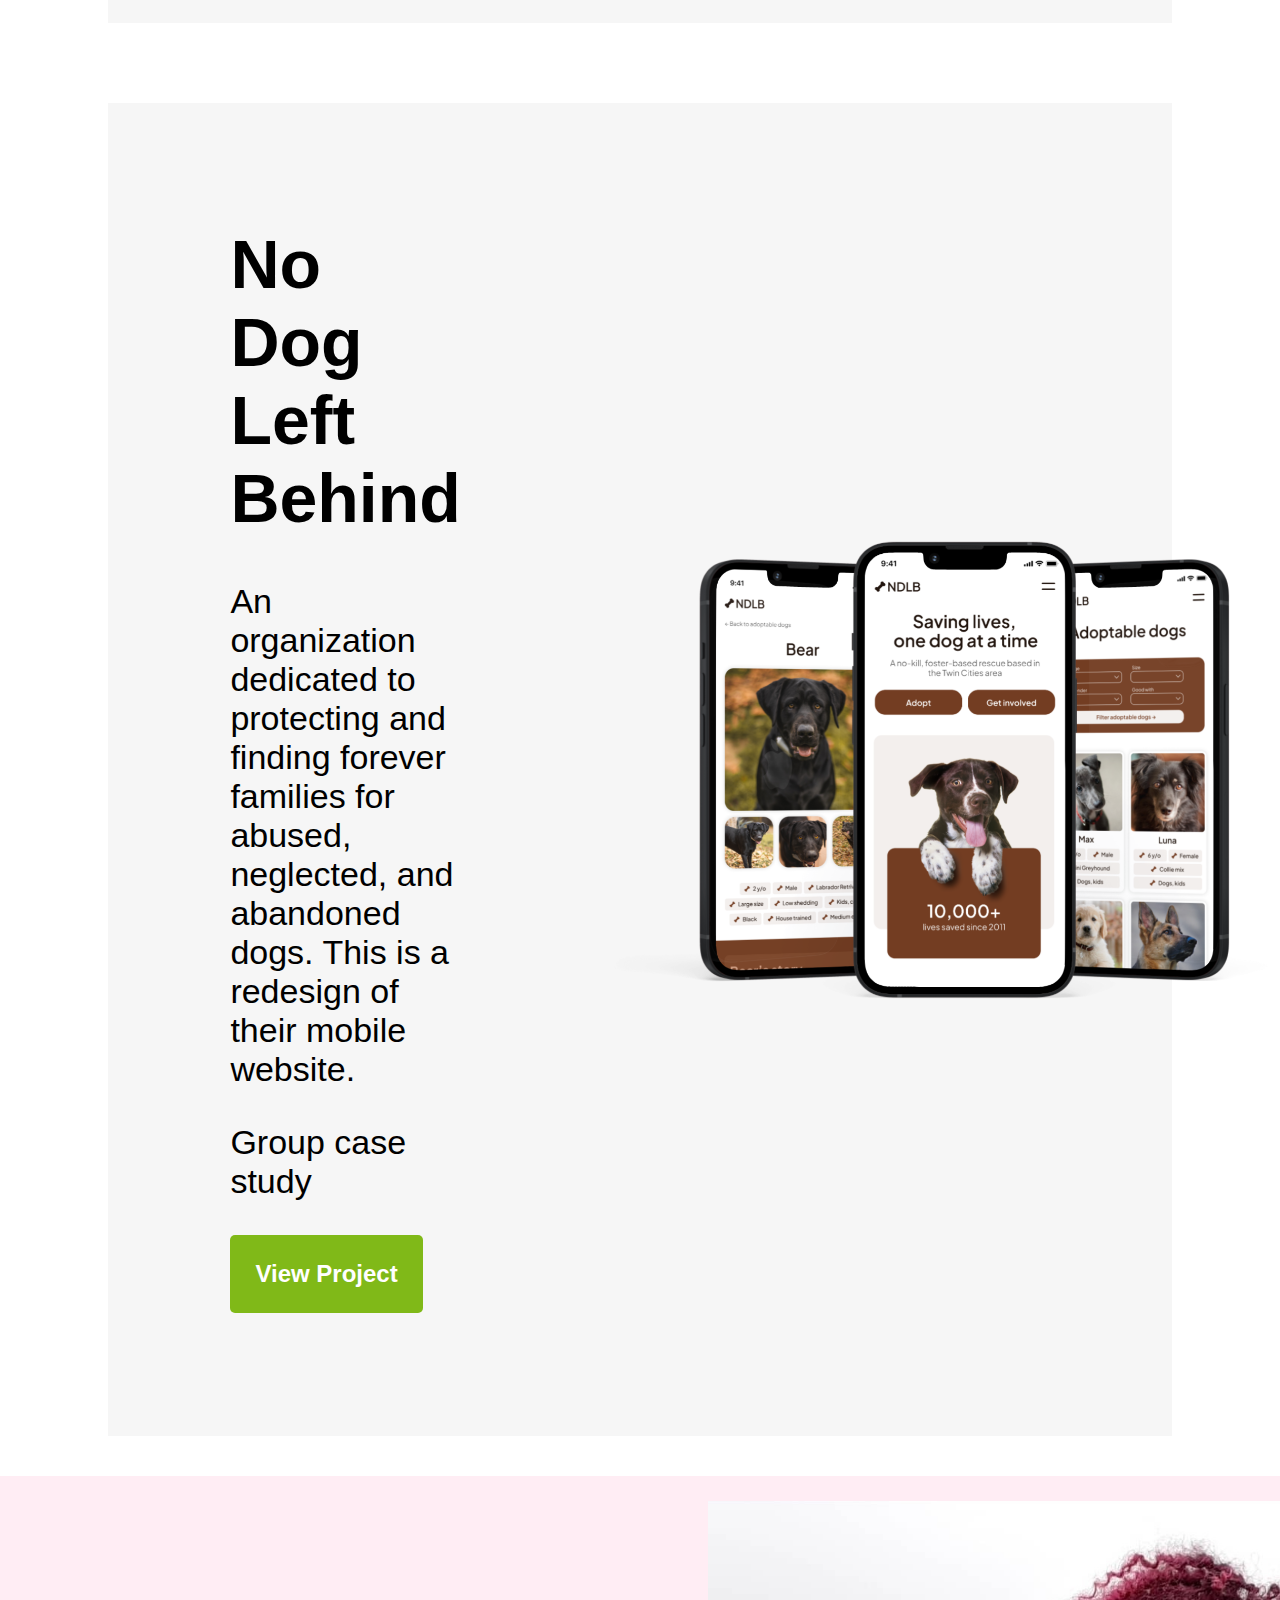
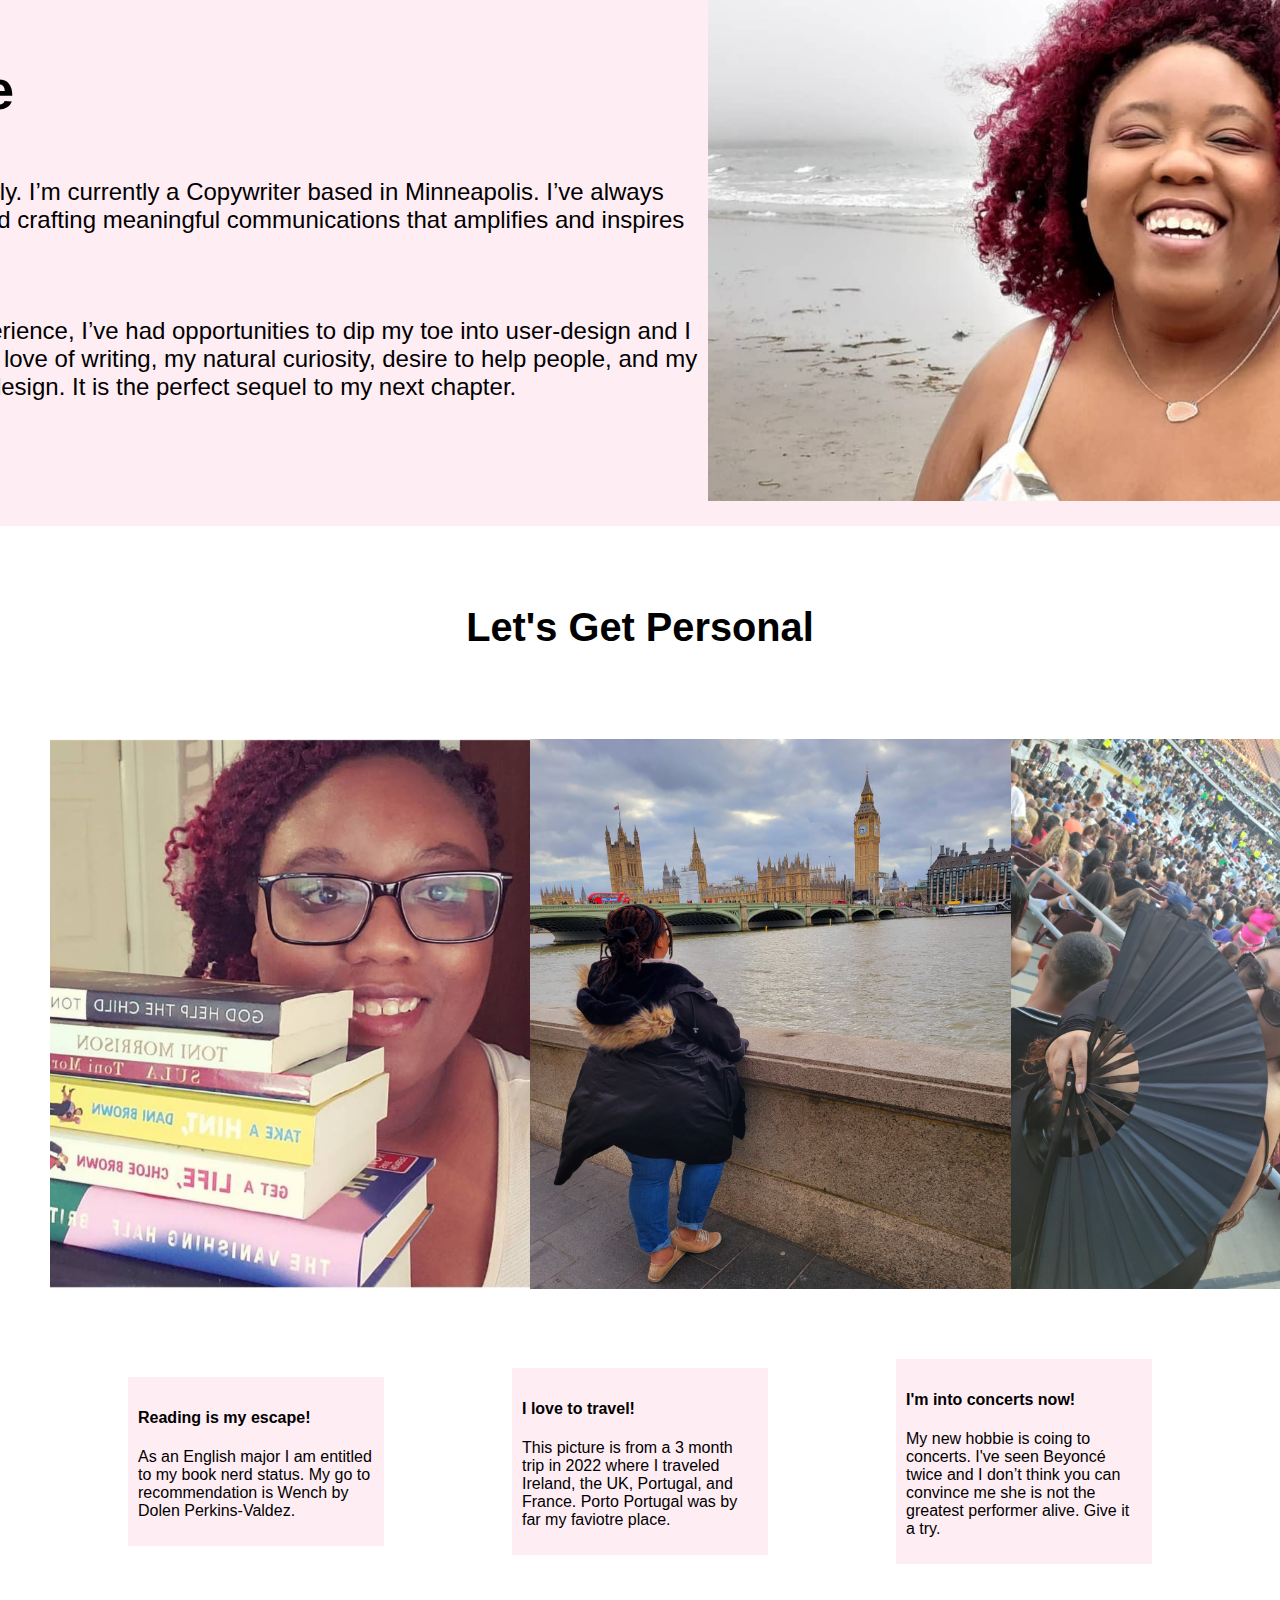
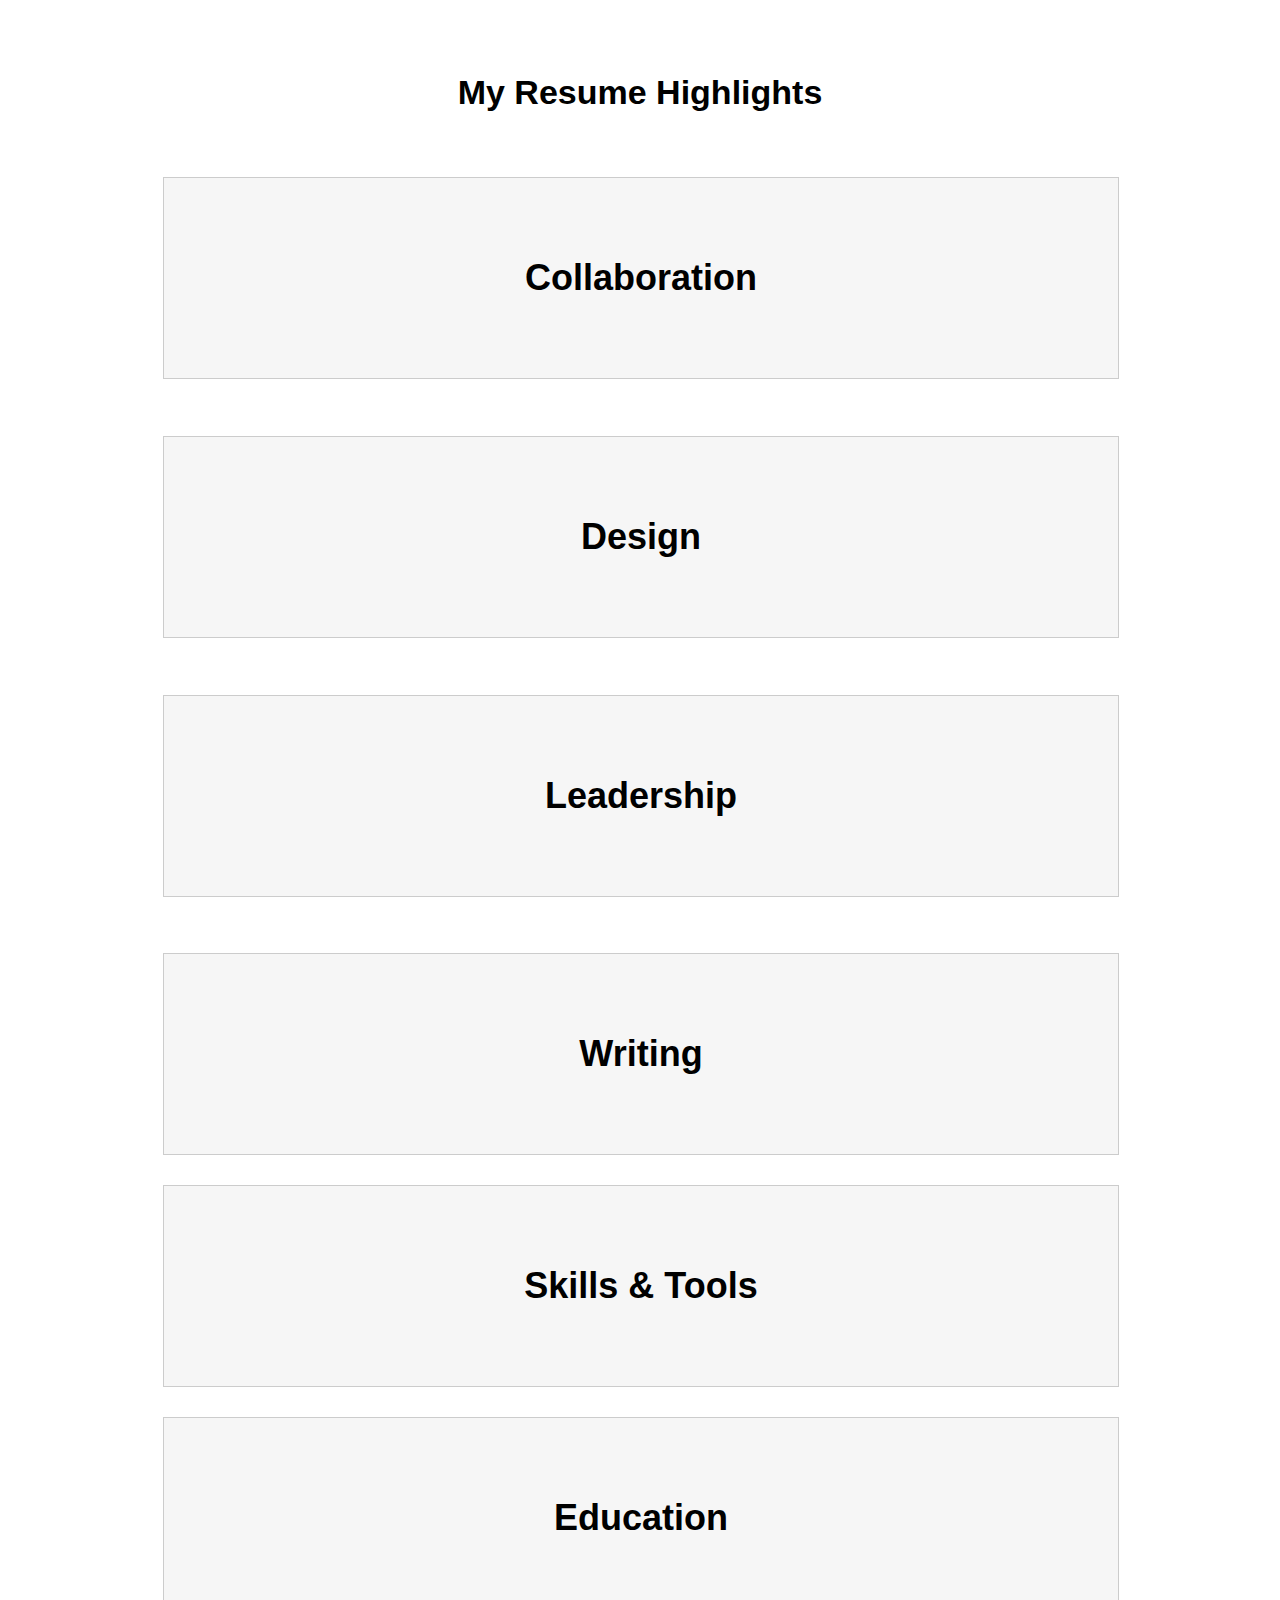
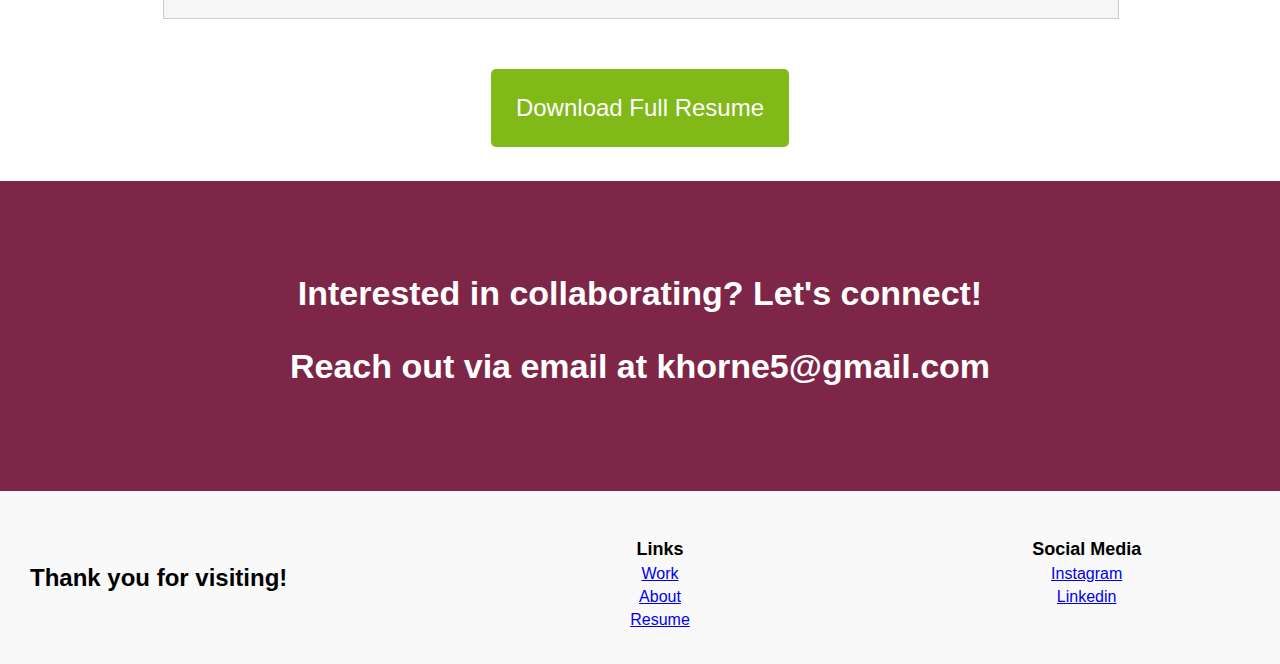
==== commit a1c73187: "8/16/23 8:03pm" ====
--- a/index.html
+++ b/index.html
@@ -109,6 +109,8 @@
          My Resume Highlights</h3> </section>
          &nbsp
         <section> 
+
+
          <div class="resume-section">
             <div class="resume-container">
               <div class="resume-item">
--- a/CSS/style.css
+++ b/CSS/style.css
@@ -1,5 +1,6 @@
 html {
 font-family: Arial, Helvetica, sans-serif;
+
 }
 
 body {
@@ -68,7 +69,7 @@
 }
 
 .content {
-    width: 900px;
+    width: 950px;
     margin: 0 auto;
     font-size: 48px;
     text-align: left;
@@ -139,7 +140,7 @@
 .button {
     display: inline-block;
     padding: 25px 25px;
-    background-color: #7D2647;
+    background-color: #80B918;
     color: black;
     border: none;
     border-radius: 5px;
@@ -152,7 +153,7 @@
 }
 
 .button:hover {
-    background-color:  #D35D8A;
+    background-color:  green;
     transform: scale(1.1);
 
 }
@@ -265,6 +266,8 @@
     font-size: 34px; 
   }
  
+
+
   .resume-container {
     display:flex;
     flex-direction: column;
